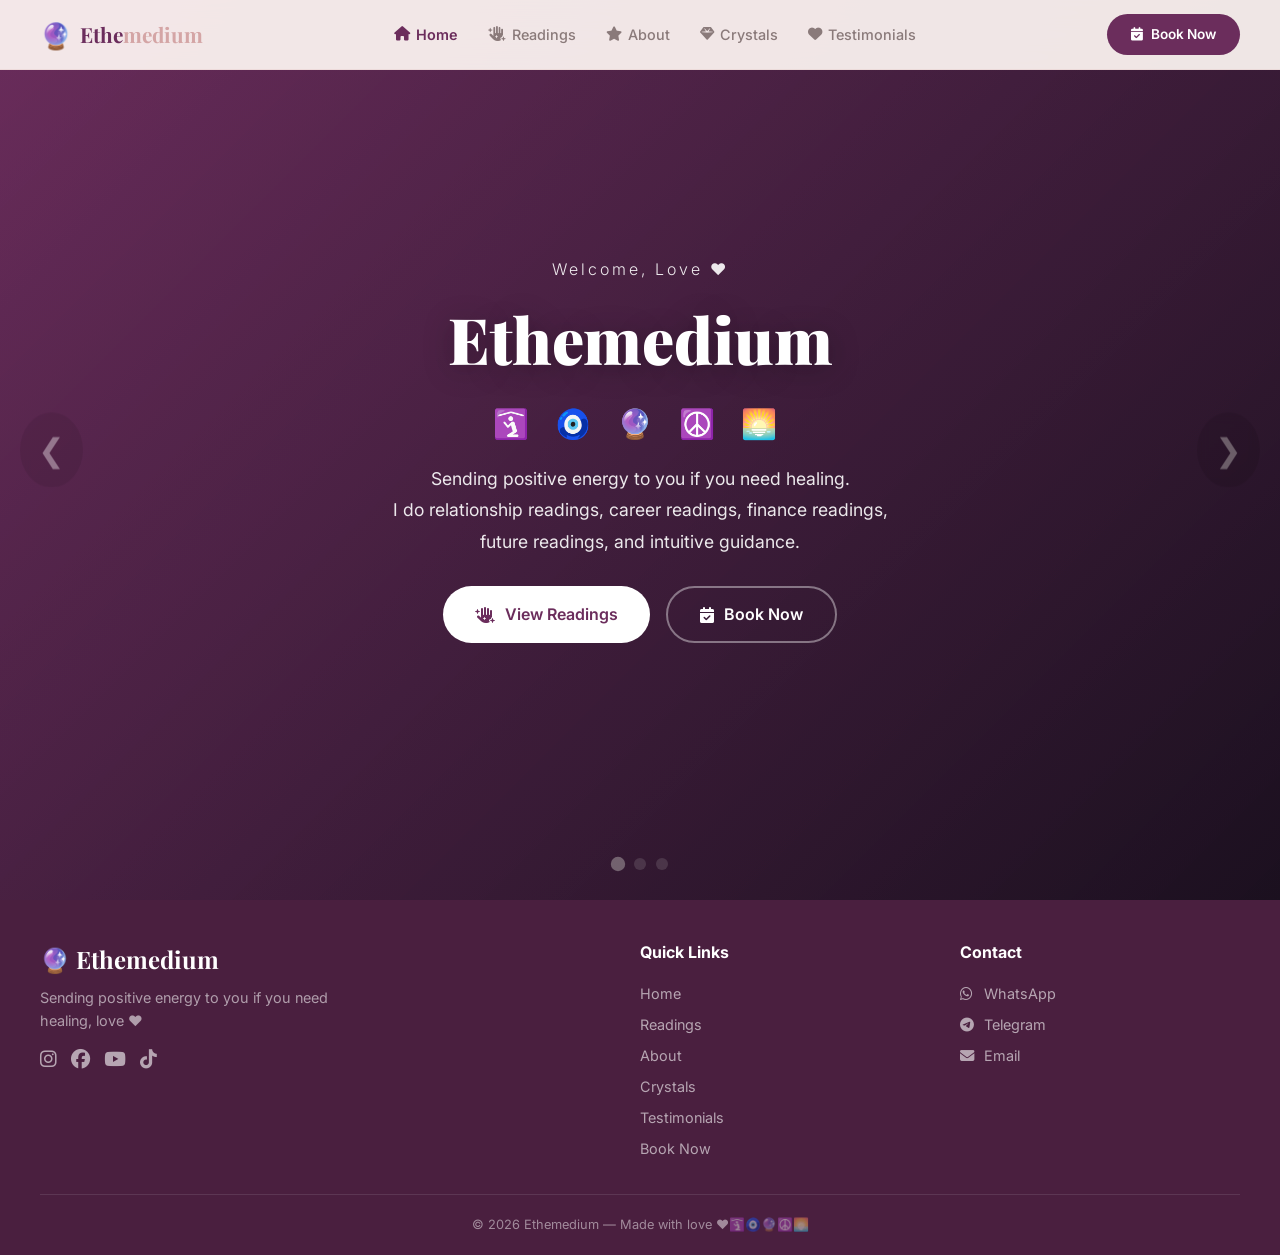
==== index.html @ ac78ca98 "Update index.html" ====
<!DOCTYPE html>
<html lang="en">
<head>
    <meta charset="UTF-8" />
    <meta name="viewport" content="width=device-width, initial-scale=1.0"/>
    <title>🔮 Ethemedium — Home</title>
    
    <!-- Font Awesome -->
    <link rel="stylesheet" href="https://cdnjs.cloudflare.com/ajax/libs/font-awesome/6.5.0/css/all.min.css"/>
    
    <!-- Google Fonts -->
    <link href="https://fonts.googleapis.com/css2?family=Playfair+Display:wght@400;600;700;900&family=Inter:wght@300;400;500;600;700&display=swap" rel="stylesheet"/>
    
    <link rel="stylesheet" href="style.css"/>
</head>
<body>

<!-- ===== NAVIGATION ===== -->
<nav class="navbar">
    <div class="nav-container">
        <a href="index.html" class="nav-logo">
            <span class="logo-icon">🔮</span>
            <span class="logo-text">Ethe<span>medium</span></span>
        </a>
        <ul class="nav-links">
            <li><a href="index.html" class="active"><i class="fas fa-home"></i> Home</a></li>
            <li><a href="readings.html"><i class="fas fa-hand-sparkles"></i> Readings</a></li>
            <li><a href="about.html"><i class="fas fa-star"></i> About</a></li>
            <li><a href="crystal.html"><i class="fas fa-gem"></i> Crystals</a></li>
            <li><a href="testimonial.html"><i class="fas fa-heart"></i> Testimonials</a></li>
        </ul>
        <div class="nav-cta">
            <a href="booking.html" class="btn-primary">
                <i class="fas fa-calendar-check"></i> Book Now
            </a>
        </div>
        <div class="hamburger" onclick="toggleMenu()">
            <span></span>
            <span></span>
            <span></span>
        </div>
    </div>
</nav>

<!-- ===== HERO WITH SLIDESHOW ===== -->
<section class="hero">
    <div class="hero-overlay"></div>
    
    <div class="slideshow-container">
        <!-- Slide 1 -->
        <div class="slide fade" style="background: linear-gradient(135deg, #6B2D5C, #2D1F3F);">
            <div class="slide-content">
                <span class="slide-tag">✨ Divine Guidance</span>
                <h2>Find Your Path</h2>
                <p>Let the universe speak through me</p>
            </div>
        </div>
        <!-- Slide 2 -->
        <div class="slide fade" style="background: linear-gradient(135deg, #8B4D7A, #4A1F3F);">
            <div class="slide-content">
                <span class="slide-tag">❤️ Healing Energy</span>
                <h2>Release & Heal</h2>
                <p>Let go of what no longer serves you</p>
            </div>
        </div>
        <!-- Slide 3 -->
        <div class="slide fade" style="background: linear-gradient(135deg, #C9A84C, #6B2D5C);">
            <div class="slide-content">
                <span class="slide-tag">🔮 Spiritual Connection</span>
                <h2>Connect With Spirit</h2>
                <p>Receive messages from your guides</p>
            </div>
        </div>
        
        <!-- Slide Navigation Dots -->
        <div class="slide-dots">
            <span class="dot" onclick="currentSlide(1)"></span>
            <span class="dot" onclick="currentSlide(2)"></span>
            <span class="dot" onclick="currentSlide(3)"></span>
        </div>
        
        <!-- Slide Arrows -->
        <a class="slide-arrow prev" onclick="changeSlide(-1)">❮</a>
        <a class="slide-arrow next" onclick="changeSlide(1)">❯</a>
    </div>
    
    <!-- Hero Text -->
    <div class="hero-text">
        <h1>
            <span class="hero-sub">Welcome, Love ❤️</span>
            <span class="hero-main">Ethemedium</span>
            <span class="hero-line">🛐 🧿 🔮 ☮️ 🌅</span>
        </h1>
        <p class="hero-desc">
            Sending positive energy to you if you need healing.<br>
            I do relationship readings, career readings, finance readings,<br>
            future readings, and intuitive guidance.
        </p>
        <div class="hero-buttons">
            <a href="readings.html" class="btn-hero-primary">
                <i class="fas fa-hand-sparkles"></i> View Readings
            </a>
            <a href="booking.html" class="btn-hero-secondary">
                <i class="fas fa-calendar-check"></i> Book Now
            </a>
        </div>
    </div>
</section>

<!-- ===== FOOTER ===== -->
<footer class="footer">
    <div class="footer-container">
        <div class="footer-brand">
            <span class="footer-logo">🔮 Ethemedium</span>
            <p>Sending positive energy to you if you need healing, love ❤️</p>
            <div class="footer-socials">
                <a href="#"><i class="fab fa-instagram"></i></a>
                <a href="#"><i class="fab fa-facebook"></i></a>
                <a href="#"><i class="fab fa-youtube"></i></a>
                <a href="#"><i class="fab fa-tiktok"></i></a>
            </div>
        </div>
        <div class="footer-links">
            <h4>Quick Links</h4>
            <a href="index.html">Home</a>
            <a href="readings.html">Readings</a>
            <a href="about.html">About</a>
            <a href="crystal.html">Crystals</a>
            <a href="testimonial.html">Testimonials</a>
            <a href="booking.html">Book Now</a>
        </div>
        <div class="footer-contact">
            <h4>Contact</h4>
            <a href="https://wa.me/2348000000000"><i class="fab fa-whatsapp"></i> WhatsApp</a>
            <a href="https://t.me/YourUsername"><i class="fab fa-telegram"></i> Telegram</a>
            <a href="mailto:spiritualsoul@gmail.com"><i class="fas fa-envelope"></i> Email</a>
        </div>
    </div>
    <div class="footer-bottom">
        <p>© 2026 Ethemedium — Made with love ❤️🛐🧿🔮☮️🌅</p>
    </div>
</footer>

<!-- ===== SCRIPTS ===== -->
<script src="slideshow.js"></script>
<script>
    function toggleMenu() {
        document.querySelector('.nav-links').classList.toggle('show');
        document.querySelector('.hamburger').classList.toggle('active');
    }
</script>
</body>
</html>
---- style.css ----
/* ============================================
   ETHMEDIUM — COMPLETE STYLESHEET
   ============================================ */

/* ===== RESET & BASE ===== */
* {
    margin: 0;
    padding: 0;
    box-sizing: border-box;
}

:root {
    /* Primary Colors — Warm, Mystical, Inviting */
    --primary: #6B2D5C;
    --primary-light: #8B4D7A;
    --primary-dark: #4A1F3F;
    --secondary: #D4A5A5;
    --secondary-light: #F0E0E0;
    --secondary-bg: #FAF5F5;
    --gold: #C9A84C;
    --gold-light: #E8D5A0;
    --text-dark: #2D1F1F;
    --text-muted: #8A7A7A;
    --text-light: #F5EDED;
    --white: #FFFFFF;
    --shadow: 0 8px 32px rgba(107, 45, 92, 0.15);
    --shadow-hover: 0 12px 40px rgba(107, 45, 92, 0.25);
    --radius: 16px;
    --radius-lg: 24px;
    --transition: all 0.3s cubic-bezier(0.4, 0, 0.2, 1);
}

html {
    scroll-behavior: smooth;
}

body {
    font-family: 'Inter', -apple-system, BlinkMacSystemFont, sans-serif;
    background: linear-gradient(145deg, #FAF0F0 0%, #F5E6E6 50%, #F0E0E0 100%);
    color: var(--text-dark);
    min-height: 100vh;
    line-height: 1.6;
    overflow-x: hidden;
}

a {
    text-decoration: none;
    color: inherit;
}

img {
    max-width: 100%;
    height: auto;
}

/* ===== SCROLLBAR ===== */
::-webkit-scrollbar { width: 8px; }
::-webkit-scrollbar-track { background: var(--secondary-light); border-radius: 10px; }
::-webkit-scrollbar-thumb { background: var(--secondary); border-radius: 10px; }
::-webkit-scrollbar-thumb:hover { background: var(--primary-light); }

/* ============================================
   NAVIGATION
   ============================================ */
.navbar {
    position: fixed;
    top: 0;
    left: 0;
    width: 100%;
    background: rgba(255, 248, 245, 0.92);
    backdrop-filter: blur(20px);
    -webkit-backdrop-filter: blur(20px);
    border-bottom: 1px solid rgba(212, 165, 165, 0.2);
    z-index: 1000;
    padding: 0 20px;
    height: 70px;
    display: flex;
    align-items: center;
}

.nav-container {
    max-width: 1200px;
    width: 100%;
    margin: 0 auto;
    display: flex;
    justify-content: space-between;
    align-items: center;
}

.nav-logo {
    display: flex;
    align-items: center;
    gap: 8px;
    font-family: 'Playfair Display', serif;
    font-weight: 700;
    font-size: 1.3rem;
    color: var(--primary);
}

.nav-logo .logo-icon {
    font-size: 1.6rem;
}

.nav-logo .logo-text span {
    color: var(--secondary);
}

.nav-links {
    display: flex;
    list-style: none;
    gap: 30px;
    align-items: center;
}

.nav-links a {
    font-size: 0.9rem;
    font-weight: 500;
    color: var(--text-muted);
    transition: var(--transition);
    display: flex;
    align-items: center;
    gap: 6px;
}

.nav-links a:hover,
.nav-links a.active {
    color: var(--primary);
}

.nav-links a.active {
    font-weight: 600;
}

.nav-cta .btn-primary {
    background: var(--primary);
    color: white;
    padding: 10px 24px;
    border-radius: 50px;
    font-weight: 600;
    font-size: 0.85rem;
    transition: var(--transition);
    display: inline-flex;
    align-items: center;
    gap: 8px;
}

.nav-cta .btn-primary:hover {
    background: var(--primary-light);
    transform: translateY(-2px);
    box-shadow: var(--shadow);
}

.hamburger {
    display: none;
    flex-direction: column;
    gap: 5px;
    cursor: pointer;
    padding: 5px;
}

.hamburger span {
    width: 25px;
    height: 3px;
    background: var(--primary);
    border-radius: 3px;
    transition: var(--transition);
}

.hamburger.active span:nth-child(1) {
    transform: rotate(45deg) translate(6px, 6px);
}
.hamburger.active span:nth-child(2) {
    opacity: 0;
}
.hamburger.active span:nth-child(3) {
    transform: rotate(-45deg) translate(6px, -6px);
}

/* ============================================
   HERO SECTION WITH SLIDESHOW
   ============================================ */
.hero {
    position: relative;
    height: 100vh;
    min-height: 600px;
    display: flex;
    align-items: center;
    justify-content: center;
    margin-top: 0;
    overflow: hidden;
}

.hero-overlay {
    position: absolute;
    top: 0;
    left: 0;
    width: 100%;
    height: 100%;
    background: linear-gradient(135deg, rgba(107, 45, 92, 0.6) 0%, rgba(20, 10, 18, 0.7) 100%);
    z-index: 2;
}

.slideshow-container {
    position: absolute;
    top: 0;
    left: 0;
    width: 100%;
    height: 100%;
    z-index: 1;
}

.slide {
    position: absolute;
    top: 0;
    left: 0;
    width: 100%;
    height: 100%;
    background-size: cover;
    background-position: center;
    display: none;
    align-items: center;
    justify-content: center;
    transition: opacity 1s ease;
    opacity: 0;
}

.slide.active {
    display: flex;
    opacity: 1;
}

.slide-content {
    text-align: center;
    color: white;
    padding: 20px;
    display: none;
}

.slide-tag {
    background: rgba(255, 255, 255, 0.15);
    backdrop-filter: blur(10px);
    padding: 6px 18px;
    border-radius: 50px;
    font-size: 0.8rem;
    letter-spacing: 2px;
    text-transform: uppercase;
    display: inline-block;
    margin-bottom: 10px;
}

.slide-content h2 {
    font-family: 'Playfair Display', serif;
    font-size: 3rem;
    font-weight: 700;
    text-shadow: 0 2px 20px rgba(0,0,0,0.3);
}

.slide-content p {
    font-size: 1.2rem;
    opacity: 0.9;
    margin-top: 8px;
}

.slide-dots {
    position: absolute;
    bottom: 30px;
    left: 50%;
    transform: translateX(-50%);
    z-index: 10;
    display: flex;
    gap: 10px;
}

.dot {
    width: 12px;
    height: 12px;
    border-radius: 50%;
    background: rgba(255,255,255,0.4);
    cursor: pointer;
    transition: var(--transition);
}

.dot.active {
    background: white;
    transform: scale(1.2);
}

.dot:hover {
    background: rgba(255,255,255,0.8);
}

.slide-arrow {
    position: absolute;
    top: 50%;
    transform: translateY(-50%);
    z-index: 10;
    color: white;
    font-size: 2rem;
    padding: 12px 18px;
    background: rgba(0,0,0,0.2);
    border-radius: 50%;
    cursor: pointer;
    transition: var(--transition);
    text-decoration: none;
    backdrop-filter: blur(5px);
}

.slide-arrow:hover {
    background: rgba(0,0,0,0.4);
}

.slide-arrow.prev { left: 20px; }
.slide-arrow.next { right: 20px; }

.hero-text {
    position: relative;
    z-index: 3;
    text-align: center;
    color: white;
    padding: 20px;
    max-width: 800px;
}

.hero-text h1 {
    display: flex;
    flex-direction: column;
    gap: 6px;
}

.hero-sub {
    font-size: 1rem;
    font-weight: 300;
    letter-spacing: 3px;
    opacity: 0.9;
}

.hero-main {
    font-family: 'Playfair Display', serif;
    font-size: 4rem;
    font-weight: 900;
    text-shadow: 0 4px 30px rgba(0,0,0,0.3);
}

.hero-line {
    font-size: 1.8rem;
    letter-spacing: 10px;
    margin-top: 4px;
}

.hero-desc {
    font-size: 1.1rem;
    opacity: 0.9;
    margin: 16px 0 28px;
    line-height: 1.8;
}

.hero-buttons {
    display: flex;
    gap: 16px;
    justify-content: center;
    flex-wrap: wrap;
}

.btn-hero-primary {
    background: white;
    color: var(--primary);
    padding: 14px 32px;
    border-radius: 50px;
    font-weight: 600;
    font-size: 1rem;
    transition: var(--transition);
    display: inline-flex;
    align-items: center;
    gap: 10px;
}

.btn-hero-primary:hover {
    transform: translateY(-3px);
    box-shadow: 0 8px 30px rgba(0,0,0,0.2);
}

.btn-hero-secondary {
    background: transparent;
    color: white;
    padding: 14px 32px;
    border-radius: 50px;
    font-weight: 600;
    font-size: 1rem;
    border: 2px solid rgba(255,255,255,0.4);
    transition: var(--transition);
    display: inline-flex;
    align-items: center;
    gap: 10px;
}

.btn-hero-secondary:hover {
    background: rgba(255,255,255,0.1);
    border-color: white;
    transform: translateY(-3px);
}

/* ============================================
   SECTION HEADERS
   ============================================ */
.section-header {
    text-align: center;
    margin-bottom: 32px;
}

.section-badge {
    display: inline-block;
    background: rgba(212, 165, 165, 0.2);
    color: var(--primary-light);
    padding: 4px 16px;
    border-radius: 50px;
    font-size: 0.75rem;
    font-weight: 600;
    letter-spacing: 1px;
    text-transform: uppercase;
    margin-bottom: 8px;
}

.section-header h2 {
    font-family: 'Playfair Display', serif;
    font-size: 2.2rem;
    color: var(--primary-dark);
}

.section-header p {
    color: var(--text-muted);
    font-size: 1rem;
    margin-top: 4px;
}

/* ============================================
   READINGS PREVIEW (HOMEPAGE)
   ============================================ */
.readings-preview {
    padding: 60px 20px;
    max-width: 1200px;
    margin: 0 auto;
}

.readings-grid-preview {
    display: grid;
    grid-template-columns: repeat(auto-fill, minmax(180px, 1fr));
    gap: 16px;
}

.reading-preview-card {
    background: white;
    border-radius: var(--radius);
    padding: 20px 16px;
    text-align: center;
    border: 2px solid var(--secondary-light);
    transition: var(--transition);
    position: relative;
}

.reading-preview-card:hover {
    border-color: var(--secondary);
    transform: translateY(-4px);
    box-shadow: var(--shadow-hover);
}

.reading-preview-card .rp-icon {
    font-size: 2.2rem;
    display: block;
    margin-bottom: 6px;
}

.reading-preview-card h4 {
    font-size: 0.95rem;
    color: var(--text-dark);
}

.reading-preview-card p {
    font-size: 0.75rem;
    color: var(--text-muted);
    margin: 4px 0 8px;
    line-height: 1.3;
}

.reading-preview-card .rp-price {
    font-weight: 700;
    color: var(--primary);
    font-size: 0.9rem;
    display: block;
    margin-bottom: 10px;
}

.reading-preview-card .rp-btn {
    background: var(--primary);
    color: white;
    padding: 6px 20px;
    border-radius: 25px;
    font-size: 0.8rem;
    font-weight: 500;
    transition: var(--transition);
    display: inline-block;
}

.reading-preview-card .rp-btn:hover {
    background: var(--primary-light);
}

.reading-preview-card.featured {
    border-color: var(--gold);
    background: linear-gradient(135deg, #FFF9F0, #FFF5E6);
}

.reading-preview-card .featured-badge {
    position: absolute;
    top: -10px;
    right: -10px;
    background: var(--gold);
    color: white;
    padding: 4px 12px;
    border-radius: 20px;
    font-size: 0.7rem;
    font-weight: 600;
}

/* ============================================
   ABOUT SECTION
   ============================================ */
.about-section {
    padding: 60px 20px;
    max-width: 1200px;
    margin: 0 auto;
}

.about-container {
    display: grid;
    grid-template-columns: 1fr 1fr;
    gap: 40px;
    align-items: center;
    background: white;
    border-radius: var(--radius-lg);
    padding: 40px;
    box-shadow: var(--shadow);
}

.about-image-placeholder {
    background: linear-gradient(135deg, var(--primary), var(--primary-light));
    border-radius: var(--radius);
    height: 300px;
    display: flex;
    flex-direction: column;
    align-items: center;
    justify-content: center;
    color: white;
    font-size: 4rem;
}

.about-image-placeholder p {
    font-size: 1.2rem;
    font-weight: 500;
    margin-top: 8px;
}

.about-content h2 {
    font-family: 'Playfair Display', serif;
    font-size: 2rem;
    color: var(--primary-dark);
    margin-bottom: 12px;
}

.about-content p {
    color: var(--text-muted);
    line-height: 1.8;
}

.about-stats {
    display: flex;
    gap: 30px;
    margin: 20px 0 24px;
}

.stat {
    text-align: center;
}

.stat-number {
    display: block;
    font-family: 'Playfair Display', serif;
    font-size: 1.8rem;
    font-weight: 700;
    color: var(--primary);
}

.stat-label {
    font-size: 0.8rem;
    color: var(--text-muted);
}

.about-content .btn-primary {
    background: var(--primary);
    color: white;
    padding: 12px 28px;
    border-radius: 50px;
    font-weight: 600;
    display: inline-flex;
    align-items: center;
    gap: 10px;
    transition: var(--transition);
}

.about-content .btn-primary:hover {
    background: var(--primary-light);
    transform: translateY(-2px);
    box-shadow: var(--shadow);
}

/* ============================================
   CRYSTALS PREVIEW (HOMEPAGE)
   ============================================ */
.crystals-preview {
    padding: 60px 20px;
    max-width: 1200px;
    margin: 0 auto;
}

.crystals-grid-preview {
    display: grid;
    grid-template-columns: repeat(auto-fill, minmax(180px, 1fr));
    gap: 16px;
}

.crystal-preview-card {
    background: white;
    border-radius: var(--radius);
    padding: 20px 16px;
    text-align: center;
    border: 2px solid var(--secondary-light);
    transition: var(--transition);
    position: relative;
}

.crystal-preview-card:hover {
    border-color: var(--secondary);
    transform: translateY(-4px);
    box-shadow: var(--shadow-hover);
}

.crystal-preview-card .cp-icon {
    font-size: 2.5rem;
    display: block;
    margin-bottom: 6px;
}

.crystal-preview-card h4 {
    font-size: 0.9rem;
    color: var(--text-dark);
}

.crystal-preview-card p {
    font-size: 0.7rem;
    color: var(--text-muted);
    margin: 4px 0;
}

.crystal-preview-card .cp-price {
    font-weight: 700;
    color: var(--primary);
    font-size: 0.95rem;
    display: block;
    margin: 6px 0 10px;
}

.crystal-preview-card .cp-btn {
    background: var(--primary);
    color: white;
    padding: 6px 16px;
    border-radius: 25px;
    font-size: 0.75rem;
    font-weight: 500;
    transition: var(--transition);
    display: inline-block;
}

.crystal-preview-card .cp-btn:hover {
    background: var(--primary-light);
}

.crystal-preview-card .save-badge {
    position: absolute;
    top: -8px;
    right: -8px;
    background: #E8798A;
    color: white;
    padding: 3px 10px;
    border-radius: 20px;
    font-size: 0.6rem;
    font-weight: 600;
}

/* ============================================
   TESTIMONIALS
   ============================================ */
.testimonials {
    padding: 60px 20px;
    max-width: 1200px;
    margin: 0 auto;
}

.testimonials-grid {
    display: grid;
    grid-template-columns: repeat(auto-fill, minmax(280px, 1fr));
    gap: 24px;
}

.testimonial-card {
    background: white;
    border-radius: var(--radius);
    padding: 28px 24px;
    box-shadow: var(--shadow);
    transition: var(--transition);
}

.testimonial-card:hover {
    transform: translateY(-4px);
    box-shadow: var(--shadow-hover);
}

.testimonial-stars {
    font-size: 1.2rem;
    margin-bottom: 10px;
}

.testimonial-card p {
    font-style: italic;
    color: var(--text-dark);
    line-height: 1.7;
    font-size: 0.95rem;
}

.testimonial-author {
    margin-top: 14px;
    display: flex;
    flex-direction: column;
}

.ta-name {
    font-weight: 600;
    color: var(--primary);
}

.ta-location {
    font-size: 0.8rem;
    color: var(--text-muted);
}

/* ============================================
   CTA SECTION
   ============================================ */
.cta-section {
    padding: 60px 20px;
    background: linear-gradient(135deg, var(--primary-dark), var(--primary));
    margin: 0;
}

.cta-content {
    max-width: 800px;
    margin: 0 auto;
    text-align: center;
    color: white;
}

.cta-badge {
    display: inline-block;
    background: rgba(255,255,255,0.15);
    padding: 4px 16px;
    border-radius: 50px;
    font-size: 0.8rem;
    letter-spacing: 1px;
    margin-bottom: 10px;
}

.cta-content h2 {
    font-family: 'Playfair Display', serif;
    font-size: 2.5rem;
    margin-bottom: 8px;
}

.cta-content p {
    opacity: 0.9;
    margin-bottom: 24px;
    font-size: 1.05rem;
}

.cta-buttons {
    display: flex;
    gap: 16px;
    justify-content: center;
    flex-wrap: wrap;
}

.cta-content .btn-hero-primary {
    background: white;
    color: var(--primary);
    padding: 14px 32px;
    border-radius: 50px;
    font-weight: 600;
    font-size: 1rem;
    transition: var(--transition);
    display: inline-flex;
    align-items: center;
    gap: 10px;
}

.cta-content .btn-hero-primary:hover {
    transform: translateY(-3px);
    box-shadow: 0 8px 30px rgba(0,0,0,0.2);
}

.cta-content .btn-hero-secondary {
    background: transparent;
    color: white;
    padding: 14px 32px;
    border-radius: 50px;
    font-weight: 600;
    font-size: 1rem;
    border: 2px solid rgba(255,255,255,0.4);
    transition: var(--transition);
    display: inline-flex;
    align-items: center;
    gap: 10px;
}

.cta-content .btn-hero-secondary:hover {
    background: rgba(255,255,255,0.1);
    border-color: white;
    transform: translateY(-3px);
}

.cta-emoji {
    font-size: 2rem;
    letter-spacing: 12px;
    margin-top: 20px;
}

/* ============================================
   FOOTER
   ============================================ */
.footer {
    background: var(--primary-dark);
    color: rgba(255,255,255,0.8);
    padding: 40px 20px 20px;
}

.footer-container {
    max-width: 1200px;
    margin: 0 auto;
    display: grid;
    grid-template-columns: 2fr 1fr 1fr;
    gap: 40px;
    padding-bottom: 30px;
    border-bottom: 1px solid rgba(255,255,255,0.1);
}

.footer-logo {
    font-family: 'Playfair Display', serif;
    font-size: 1.5rem;
    font-weight: 700;
    color: white;
    display: block;
    margin-bottom: 8px;
}

.footer-brand p {
    font-size: 0.9rem;
    opacity: 0.7;
    max-width: 300px;
}

.footer-socials {
    display: flex;
    gap: 14px;
    margin-top: 12px;
}

.footer-socials a {
    color: rgba(255,255,255,0.6);
    font-size: 1.2rem;
    transition: var(--transition);
}

.footer-socials a:hover {
    color: white;
    transform: translateY(-2px);
}

.footer-links h4,
.footer-contact h4 {
    color: white;
    font-size: 1rem;
    margin-bottom: 12px;
}

.footer-links a,
.footer-contact a {
    display: block;
    color: rgba(255,255,255,0.6);
    font-size: 0.9rem;
    padding: 4px 0;
    transition: var(--transition);
}

.footer-links a:hover,
.footer-contact a:hover {
    color: white;
}

.footer-contact a i {
    width: 20px;
}

.footer-bottom {
    max-width: 1200px;
    margin: 0 auto;
    text-align: center;
    padding-top: 20px;
    font-size: 0.8rem;
    opacity: 0.6;
}

/* ============================================
   BOOKING PAGE
   ============================================ */
.booking-page {
    padding: 90px 20px 40px;
    min-height: 100vh;
}

.booking-container {
    max-width: 820px;
    margin: 0 auto;
    background: rgba(255, 248, 245, 0.92);
    backdrop-filter: blur(20px);
    border-radius: var(--radius-lg);
    padding: 32px 28px;
    box-shadow: 0 20px 60px rgba(107, 45, 92, 0.12);
    border: 1px solid rgba(212, 165, 165, 0.2);
}

.booking-header {
    text-align: center;
    padding-bottom: 24px;
    margin-bottom: 24px;
    border-bottom: 2px dashed var(--secondary-light);
}

.booking-badge {
    display: inline-block;
    background: var(--primary);
    color: white;
    padding: 4px 16px;
    border-radius: 50px;
    font-size: 0.75rem;
    font-weight: 600;
    letter-spacing: 1px;
    margin-bottom: 8px;
}

.booking-header h1 {
    font-family: 'Playfair Display', serif;
    font-size: 2rem;
    color: var(--primary-dark);
}

.booking-header p {
    color: var(--text-muted);
}

.booking-emoji {
    font-size: 1.6rem;
    letter-spacing: 8px;
    margin-top: 6px;
}

.booking-step {
    margin-bottom: 28px;
    padding-bottom: 24px;
    border-bottom: 1px solid rgba(212, 165, 165, 0.15);
}

.booking-step:last-of-type {
    border-bottom: none;
    margin-bottom: 0;
    padding-bottom: 0;
}

.step-label {
    display: flex;
    align-items: center;
    gap: 12px;
    margin-bottom: 14px;
    flex-wrap: wrap;
}

.step-num {
    font-family: 'Playfair Display', serif;
    font-size: 0.8rem;
    font-weight: 700;
    color: white;
    background: var(--primary);
    width: 30px;
    height: 30px;
    border-radius: 50%;
    display: inline-flex;
    align-items: center;
    justify-content: center;
    flex-shrink: 0;
}

.step-label h3 {
    font-family: 'Playfair Display', serif;
    font-size: 1.1rem;
    color: var(--primary-dark);
    font-weight: 600;
}

.step-required {
    font-size: 0.7rem;
    color: #E8798A;
    font-weight: 600;
    margin-left: auto;
}

.step-optional {
    font-size: 0.7rem;
    color: var(--text-muted);
    font-weight: 400;
    margin-left: auto;
}

/* ===== READING CARDS (Booking Page) ===== */
.readings-grid {
    display: grid;
    grid-template-columns: repeat(auto-fill, minmax(160px, 1fr));
    gap: 12px;
}

.reading-card {
    background: white;
    border-radius: var(--radius);
    padding: 16px 14px;
    border: 2px solid var(--secondary-light);
    transition: var(--transition);
    cursor: pointer;
    text-align: center;
    position: relative;
}

.reading-card:hover {
    border-color: var(--secondary);
    transform: translateY(-3px);
    box-shadow: 0 6px 20px rgba(212, 165, 165, 0.2);
}

.reading-card.selected {
    border-color: var(--primary);
    background: var(--secondary-bg);
    box-shadow: 0 0 0 3px rgba(107, 45, 92, 0.12);
}

.reading-card .icon {
    font-size: 1.8rem;
    display: block;
    margin-bottom: 4px;
}

.reading-card h4 {
    font-size: 0.85rem;
    color: var(--text-dark);
    font-weight: 600;
}

.reading-card .desc {
    font-size: 0.65rem;
    color: var(--text-muted);
    display: block;
    margin: 2px 0 4px;
    line-height: 1.3;
}

.reading-card .price {
    font-weight: 700;
    color: var(--primary);
    font-size: 0.9rem;
}

.reading-card .check-mark {
    position: absolute;
    top: 4px;
    right: 6px;
    color: var(--primary);
    font-size: 0.9rem;
    display: none;
}

.reading-card.selected .check-mark {
    display: block;
}

/* ===== DURATION SELECTOR ===== */
.duration-selector {
    display: grid;
    grid-template-columns: repeat(3, 1fr);
    gap: 10px;
}

.duration-btn {
    background: white;
    border: 2px solid var(--secondary-light);
    border-radius: var(--radius);
    padding: 14px 10px;
    text-align: center;
    cursor: pointer;
    transition: var(--transition);
}

.duration-btn:hover {
    border-color: var(--secondary);
    transform: translateY(-2px);
}

.duration-btn.active {
    border-color: var(--primary);
    background: var(--secondary-bg);
    box-shadow: 0 0 0 3px rgba(107, 45, 92, 0.1);
}

.duration-btn .time {
    font-weight: 700;
    font-size: 1.1rem;
    color: var(--text-dark);
}

.duration-btn .label {
    font-size: 0.7rem;
    color: var(--text-muted);
}

.duration-btn .price-display {
    font-size: 0.85rem;
    font-weight: 600;
    color: var(--primary);
    margin-top: 2px;
}

/* ===== QUESTIONS AREA ===== */
.questions-area {
    width: 100%;
    padding: 16px 18px;
    border: 2px solid var(--secondary-light);
    border-radius: var(--radius);
    font-family: 'Inter', sans-serif;
    font-size: 0.95rem;
    resize: vertical;
    transition: var(--transition);
    background: white;
    color: var(--text-dark);
    line-height: 1.6;
}

.questions-area:focus {
    outline: none;
    border-color: var(--primary);
    box-shadow: 0 0 0 3px rgba(107, 45, 92, 0.08);
}

.questions-area::placeholder {
    color: #b8a8a8;
    font-style: italic;
}

/* ===== CRYSTALS SHOP (Booking Page) ===== */
.crystals-grid {
    display: grid;
    grid-template-columns: repeat(auto-fill, minmax(140px, 1fr));
    gap: 12px;
}

.crystal-item {
    background: white;
    border-radius: var(--radius);
    padding: 16px 12px;
    border: 2px solid var(--secondary-light);
    text-align: center;
    transition: var(--transition);
    position: relative;
}

.crystal-item:hover {
    border-color: var(--secondary);
    transform: translateY(-3px);
    box-shadow: 0 6px 20px rgba(212, 165, 165, 0.15);
}

.crystal-item .crystal-icon {
    font-size: 2.2rem;
    display: block;
    margin-bottom: 4px;
}

.crystal-item .crystal-name {
    font-weight: 600;
    font-size: 0.85rem;
    color: var(--text-dark);
}

.crystal-item .crystal-desc {
    font-size: 0.65rem;
    color: var(--text-muted);
    display: block;
    margin: 2px 0 4px;
    line-height: 1.3;
}

.crystal-item .crystal-price {
    font-weight: 700;
    color: var(--primary);
    font-size: 0.9rem;
    display: block;
    margin: 4px 0 8px;
}

.add-to-cart-btn {
    background: var(--primary);
    color: white;
    border: none;
    padding: 7px 14px;
    border-radius: 25px;
    font-size: 0.75rem;
    font-weight: 500;
    cursor: pointer;
    transition: var(--transition);
    width: 100%;
    font-family: 'Inter', sans-serif;
}

.add-to-cart-btn:hover {
    background: var(--primary-light);
    transform: scale(1.02);
}

.add-to-cart-btn.in-cart {
    background: #2d7a5a;
}

.crystal-item .qty-badge {
    position: absolute;
    top: -6px;
    right: -6px;
    background: var(--secondary);
    color: white;
    border-radius: 50%;
    width: 24px;
    height: 24px;
    font-size: 0.7rem;
    font-weight: 700;
    display: flex;
    align-items: center;
    justify-content: center;
}

/* ===== CART SUMMARY ===== */
.cart-summary {
    background: white;
    border-radius: var(--radius);
    padding: 18px 20px;
    border: 2px solid var(--secondary-light);
}

.cart-header {
    display: flex;
    justify-content: space-between;
    align-items: center;
    margin-bottom: 10px;
}

.cart-header h4 {
    font-family: 'Playfair Display', serif;
    font-size: 1rem;
    color: var(--primary-dark);
}

.cart-count {
    background: var(--primary);
    color: white;
    border-radius: 50%;
    width: 28px;
    height: 28px;
    display: inline-flex;
    align-items: center;
    justify-content: center;
    font-size: 0.8rem;
    font-weight: 600;
}

.cart-count-badge {
    font-size: 0.75rem;
    color: var(--text-muted);
    font-weight: 400;
    margin-left: auto;
}

.cart-items {
    max-height: 160px;
    overflow-y: auto;
    margin: 8px 0;
}

.cart-items::-webkit-scrollbar {
    width: 4px;
}
.cart-items::-webkit-scrollbar-thumb {
    background: var(--secondary);
    border-radius: 10px;
}

.cart-item {
    display: flex;
    justify-content: space-between;
    align-items: center;
    padding: 6px 0;
    border-bottom: 1px solid rgba(212, 165, 165, 0.15);
    font-size: 0.85rem;
}

.cart-item:last-child {
    border-bottom: none;
}

.cart-item .item-name {
    display: flex;
    align-items: center;
    gap: 6px;
}

.cart-item .remove-item {
    color: #cc5555;
    cursor: pointer;
    font-size: 0.8rem;
    margin-left: 8px;
    opacity: 0.6;
    transition: var(--transition);
}

.cart-item .remove-item:hover {
    opacity: 1;
}

.empty-cart-msg {
    color: #b8a8a8;
    font-style: italic;
    text-align: center;
    padding: 10px 0;
    font-size: 0.9rem;
}

.cart-total {
    display: flex;
    justify-content: space-between;
    font-size: 1.1rem;
    font-weight: 700;
    color: var(--primary);
    padding-top: 10px;
    border-top: 2px dashed var(--secondary-light);
    margin-top: 6px;
}

/* ===== BOOKING ACTIONS ===== */
.booking-actions {
    display: flex;
    flex-direction: column;
    gap: 12px;
}

.booking-btn {
    padding: 16px 24px;
    border: none;
    border-radius: 50px;
    font-size: 1.05rem;
    font-weight: 600;
    cursor: pointer;
    transition: var(--transition);
    display: flex;
    align-items: center;
    justify-content: center;
    gap: 12px;
    font-family: 'Inter', sans-serif;
    text-decoration: none;
    letter-spacing: 0.3px;
}

.booking-btn.whatsapp {
    background: #25D366;
    color: white;
    box-shadow: 0 4px 20px rgba(37, 211, 102, 0.3);
}

.booking-btn.whatsapp:hover {
    transform: translateY(-2px);
    box-shadow: 0 6px 30px rgba(37, 211, 102, 0.4);
}

.booking-btn.telegram {
    background: #0088cc;
    color: white;
    box-shadow: 0 4px 20px rgba(0, 136, 204, 0.3);
}

.booking-btn.telegram:hover {
    transform: translateY(-2px);
    box-shadow: 0 6px 30px rgba(0, 136, 204, 0.4);
}

.booking-btn i {
    font-size: 1.5rem;
}

.booking-btn:disabled {
    opacity: 0.5;
    cursor: not-allowed;
    transform: none !important;
}

.booking-note {
    text-align: center;
    font-size: 0.8rem;
    color: var(--text-muted);
    padding: 4px 0;
}

.booking-note i {
    margin-right: 6px;
}

.booking-footer {
    text-align: center;
    padding-top: 24px;
    margin-top: 24px;
    border-top: 2px dashed var(--secondary-light);
}

.booking-footer .booking-quote {
    font-style: italic;
    color: var(--text-muted);
    font-size: 0.9rem;
    margin-top: 4px;
}

/* ============================================
   TOAST NOTIFICATION
   ============================================ */
.toast {
    position: fixed;
    bottom: 30px;
    left: 50%;
    transform: translateX(-50%) translateY(100px);
    background: var(--primary-dark);
    color: white;
    padding: 14px 30px;
    border-radius: 50px;
    font-size: 0.95rem;
    box-shadow: 0 8px 30px rgba(0, 0, 0, 0.2);
    opacity: 0;
    transition: all 0.5s cubic-bezier(0.4, 0, 0.2, 1);
    pointer-events: none;
    z-index: 999;
    text-align: center;
    max-width: 90%;
    font-family: 'Inter', sans-serif;
}

.toast.show {
    opacity: 1;
    transform: translateX(-50%) translateY(0);
}

/* ============================================
   SCROLL TO TOP
   ============================================ */
.scroll-top {
    position: fixed;
    bottom: 100px;
    right: 20px;
    background: var(--primary);
    color: white;
    width: 44px;
    height: 44px;
    border-radius: 50%;
    border: none;
    font-size: 1.2rem;
    cursor: pointer;
    box-shadow: 0 4px 20px rgba(107, 45, 92, 0.3);
    transition: var(--transition);
    display: none;
    z-index: 100;
}

.scroll-top:hover {
    transform: scale(1.1);
    background: var(--primary-light);
}

.scroll-top.visible {
    display: block;
}

/* ============================================
   RESPONSIVE
   ============================================ */
@media (max-width: 992px) {
    .about-container {
        grid-template-columns: 1fr;
        padding: 30px;
    }
    
    .footer-container {
        grid-template-columns: 1fr 1fr;
        gap: 30px;
    }
}

@media (max-width: 768px) {
    .nav-links {
        position: fixed;
        top: 70px;
        left: 0;
        width: 100%;
        background: rgba(255, 248, 245, 0.98);
        flex-direction: column;
        padding: 20px;
        gap: 16px;
        border-bottom: 1px solid rgba(212, 165, 165, 0.2);
        display: none;
        backdrop-filter: blur(20px);
    }
    
    .nav-links.show {
        display: flex;
    }
    
    .hamburger {
        display: flex;
    }
    
    .nav-cta .btn-primary {
        display: none;
    }
    
    .hero-main {
        font-size: 2.8rem;
    }
    
    .hero-desc {
        font-size: 0.95rem;
    }
    
    .hero-buttons {
        flex-direction: column;
        align-items: center;
    }
    
    .section-header h2 {
        font-size: 1.6rem;
    }
    
    .about-stats {
        flex-direction: column;
        gap: 12px;
    }
    
    .booking-container {
        padding: 20px 16px;
    }
    
    .booking-header h1 {
        font-size: 1.5rem;
    }
    
    .readings-grid {
        grid-template-columns: 1fr 1fr;
    }
    
    .crystals-grid {
        grid-template-columns: 1fr 1fr;
    }
    
    .duration-selector {
        grid-template-columns: 1fr 1fr 1fr;
    }
    
    .footer-container {
        grid-template-columns: 1fr;
        gap: 20px;
    }
    
    .slide-content h2 {
        font-size: 2rem;
    }
    
    .slide-arrow {
        font-size: 1.2rem;
        padding: 8px 12px;
    }
}

@media (max-width: 480px) {
    .hero-main {
        font-size: 2rem;
    }
    
    .hero-sub {
        font-size: 0.8rem;
    }
    
    .hero-line {
        font-size: 1.2rem;
    }
    
    .readings-grid-preview {
        grid-template-columns: 1fr 1fr;
    }
    
    .crystals-grid-preview {
        grid-template-columns: 1fr 1fr;
    }
    
    .readings-grid {
        grid-template-columns: 1fr 1fr;
        gap: 8px;
    }
    
    .crystals-grid {
        grid-template-columns: 1fr 1fr;
        gap: 8px;
    }
    
    .reading-card {
        padding: 12px 10px;
    }
    
    .reading-card .icon {
        font-size: 1.5rem;
    }
    
    .crystal-item {
        padding: 12px 8px;
    }
    
    .crystal-item .crystal-icon {
        font-size: 1.8rem;
    }
    
    .duration-btn {
        padding: 10px 6px;
    }
    
    .booking-btn {
        font-size: 0.9rem;
        padding: 14px 16px;
    }
    
    .testimonials-grid {
        grid-template-columns: 1fr;
    }
}
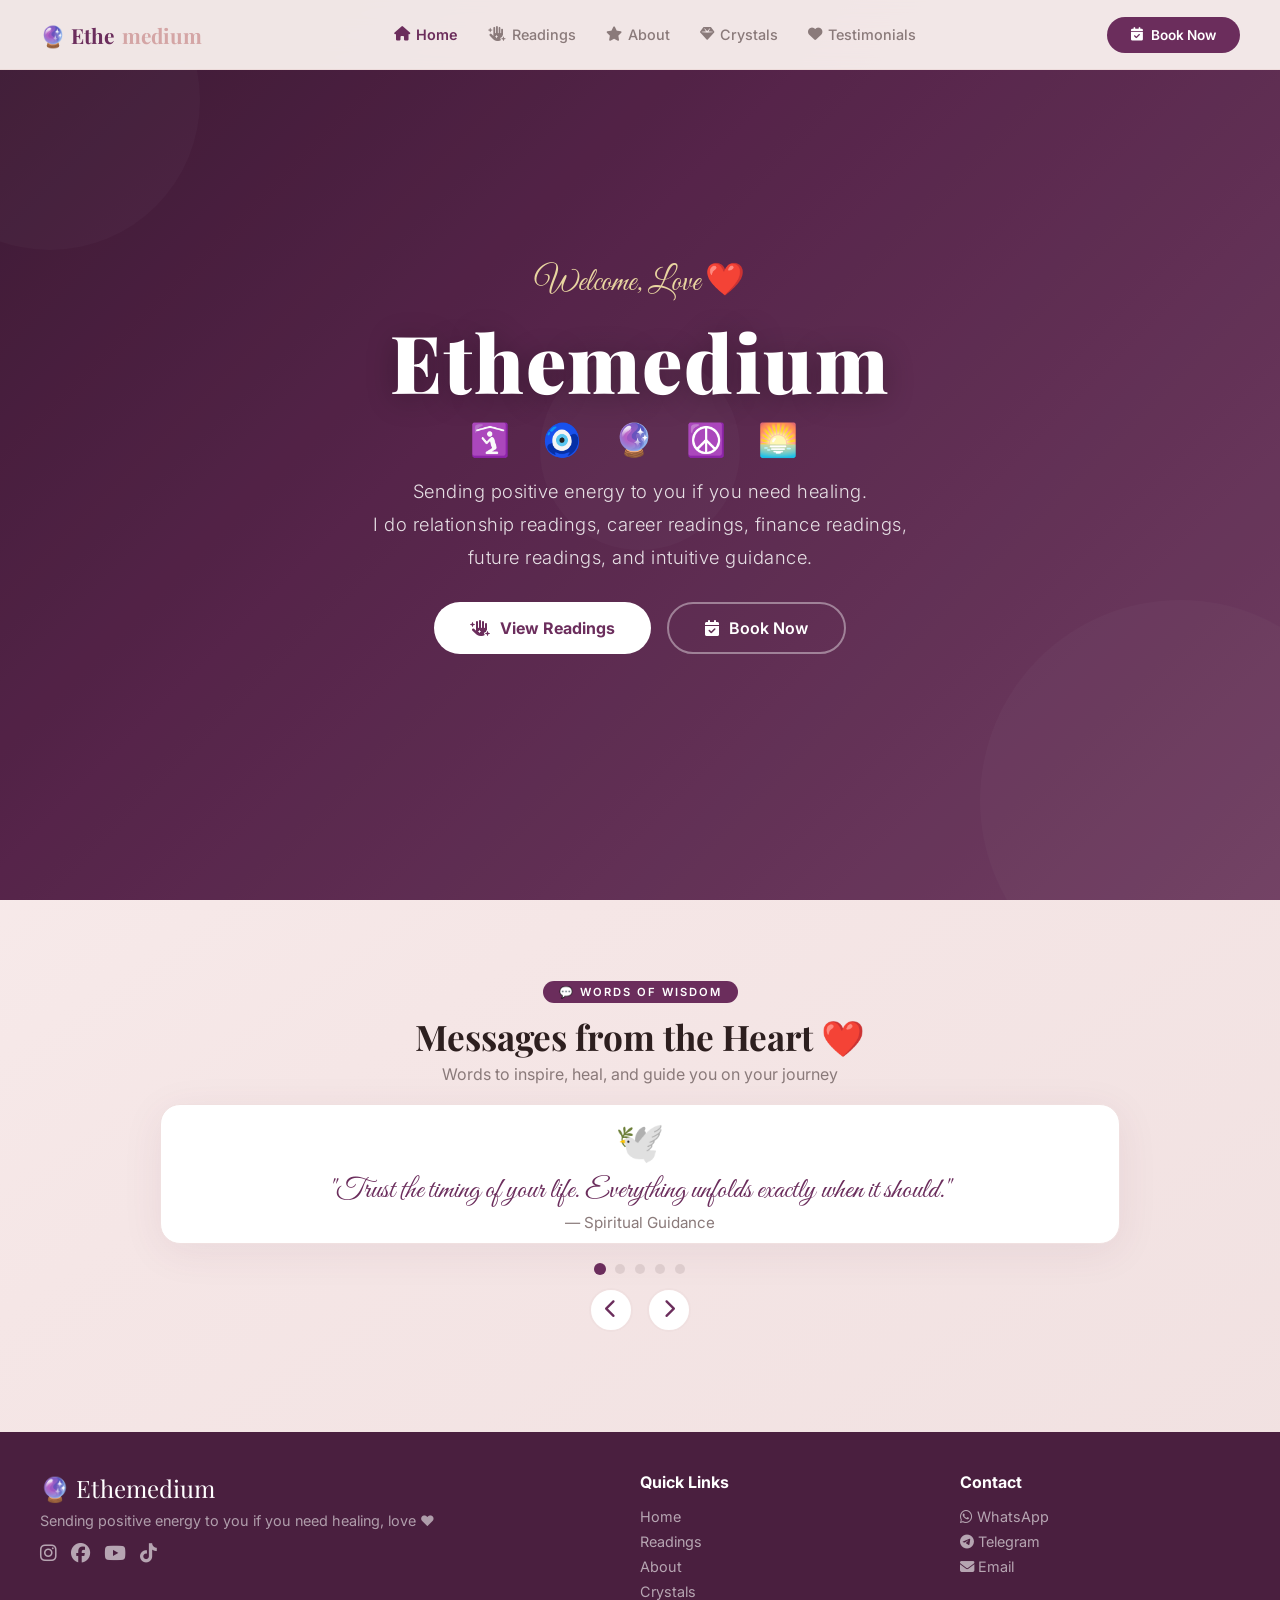
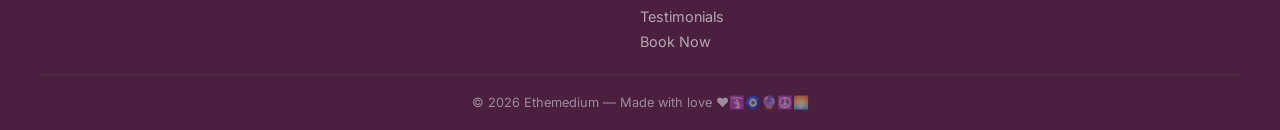
==== commit b1a69aa0: "Update index.html" ====
--- a/index.html
+++ b/index.html
@@ -3,26 +3,129 @@
 <head>
     <meta charset="UTF-8" />
     <meta name="viewport" content="width=device-width, initial-scale=1.0"/>
-    <title>🔮 Ethemedium — Home</title>
+    <title>🔮 Ethemedium — Spiritual Soul Readings</title>
     
-    <!-- Font Awesome -->
     <link rel="stylesheet" href="https://cdnjs.cloudflare.com/ajax/libs/font-awesome/6.5.0/css/all.min.css"/>
+    <link href="https://fonts.googleapis.com/css2?family=Playfair+Display:wght@400;600;700;900&family=Inter:wght@300;400;500;600;700&family=Great+Vibes&display=swap" rel="stylesheet"/>
     
-    <!-- Google Fonts -->
-    <link href="https://fonts.googleapis.com/css2?family=Playfair+Display:wght@400;600;700;900&family=Inter:wght@300;400;500;600;700&display=swap" rel="stylesheet"/>
-    
-    <link rel="stylesheet" href="style.css"/>
+    <style>
+        * { margin: 0; padding: 0; box-sizing: border-box; }
+        body { background: linear-gradient(145deg, #FAF0F0 0%, #F5E6E6 50%, #F0E0E0 100%); font-family: 'Inter', sans-serif; min-height: 100vh; overflow-x: hidden; }
+        
+        /* ===== NAVIGATION ===== */
+        .navbar { position: fixed; top: 0; left: 0; width: 100%; background: rgba(255, 248, 245, 0.92); backdrop-filter: blur(20px); border-bottom: 1px solid rgba(212, 165, 165, 0.2); z-index: 1000; padding: 0 20px; height: 70px; display: flex; align-items: center; }
+        .nav-container { max-width: 1200px; width: 100%; margin: 0 auto; display: flex; justify-content: space-between; align-items: center; }
+        .nav-logo { display: flex; align-items: center; gap: 8px; font-family: 'Playfair Display', serif; font-weight: 700; font-size: 1.3rem; color: #6B2D5C; text-decoration: none; }
+        .nav-logo span { color: #D4A5A5; }
+        .nav-links { display: flex; list-style: none; gap: 30px; align-items: center; }
+        .nav-links a { font-size: 0.9rem; font-weight: 500; color: #8A7A7A; transition: all 0.3s; display: flex; align-items: center; gap: 6px; text-decoration: none; }
+        .nav-links a:hover, .nav-links a.active { color: #6B2D5C; font-weight: 600; }
+        .btn-primary { background: #6B2D5C; color: white; padding: 10px 24px; border-radius: 50px; font-weight: 600; font-size: 0.85rem; transition: all 0.3s; display: inline-flex; align-items: center; gap: 8px; text-decoration: none; border: none; cursor: pointer; }
+        .btn-primary:hover { background: #8B4D7A; transform: translateY(-2px); box-shadow: 0 8px 32px rgba(107, 45, 92, 0.15); }
+        .hamburger { display: none; flex-direction: column; gap: 5px; cursor: pointer; padding: 5px; }
+        .hamburger span { width: 25px; height: 3px; background: #6B2D5C; border-radius: 3px; transition: all 0.3s; }
+
+        /* ===== HERO SECTION ===== */
+        .hero { height: 100vh; min-height: 600px; display: flex; align-items: center; justify-content: center; position: relative; overflow: hidden; background: linear-gradient(135deg, #4A1F3F 0%, #6B2D5C 40%, #8B4D7A 100%); }
+        .hero-overlay { position: absolute; top: 0; left: 0; width: 100%; height: 100%; background: rgba(0,0,0,0.2); z-index: 1; }
+        
+        .hero-bg-shapes { position: absolute; top: 0; left: 0; width: 100%; height: 100%; z-index: 0; overflow: hidden; }
+        .hero-bg-shapes span { position: absolute; border-radius: 50%; background: rgba(255,255,255,0.03); animation: float 20s infinite ease-in-out; }
+        .hero-bg-shapes span:nth-child(1) { width: 300px; height: 300px; top: -50px; left: -100px; animation-delay: 0s; }
+        .hero-bg-shapes span:nth-child(2) { width: 400px; height: 400px; bottom: -100px; right: -100px; animation-delay: 5s; }
+        .hero-bg-shapes span:nth-child(3) { width: 200px; height: 200px; top: 50%; left: 50%; transform: translate(-50%, -50%); animation-delay: 10s; }
+        @keyframes float { 0%, 100% { transform: translate(0, 0) scale(1); } 25% { transform: translate(30px, -30px) scale(1.1); } 50% { transform: translate(-20px, 20px) scale(0.9); } 75% { transform: translate(40px, 10px) scale(1.05); } }
+
+        /* ===== HERO SLIDESHOW WITH SLIDE EFFECT ===== */
+        .hero-text-container { position: relative; z-index: 2; text-align: center; max-width: 900px; padding: 20px; width: 100%; overflow: hidden; }
+        .hero-slides-wrapper { position: relative; width: 100%; min-height: 400px; }
+        
+        .hero-slide { position: absolute; top: 0; left: 0; width: 100%; opacity: 0; transform: translateX(100%); transition: all 0.8s cubic-bezier(0.4, 0, 0.2, 1); pointer-events: none; padding: 10px; }
+        .hero-slide.active { opacity: 1; transform: translateX(0); pointer-events: all; }
+        .hero-slide.exit-left { opacity: 0; transform: translateX(-100%); }
+        .hero-slide.enter-right { opacity: 0; transform: translateX(100%); }
+
+        .hero-slide .hero-sub { font-family: 'Great Vibes', cursive; font-size: 2rem; color: #E8D5A0; display: block; margin-bottom: 4px; }
+        .hero-slide .hero-main { font-family: 'Playfair Display', serif; font-size: 5rem; font-weight: 900; color: white; text-shadow: 0 4px 30px rgba(0,0,0,0.3); letter-spacing: 2px; }
+        .hero-slide .hero-line { font-size: 2rem; letter-spacing: 12px; margin-top: 6px; display: block; }
+        .hero-slide .hero-desc { font-size: 1.15rem; color: rgba(255,255,255,0.85); margin: 16px 0 28px; line-height: 1.8; font-weight: 300; letter-spacing: 0.5px; max-width: 700px; margin-left: auto; margin-right: auto; }
+
+        .hero-dots { position: absolute; bottom: -50px; left: 50%; transform: translateX(-50%); z-index: 5; display: flex; gap: 12px; }
+        .hero-dot { width: 12px; height: 12px; border-radius: 50%; background: rgba(255,255,255,0.3); cursor: pointer; transition: all 0.3s ease; border: none; }
+        .hero-dot.active { background: white; transform: scale(1.3); }
+        .hero-dot:hover { background: rgba(255,255,255,0.7); }
+
+        .hero-buttons { display: flex; gap: 16px; justify-content: center; flex-wrap: wrap; margin-top: 10px; }
+        .btn-hero-primary { background: white; color: #6B2D5C; padding: 14px 36px; border-radius: 50px; font-weight: 700; font-size: 1rem; transition: all 0.3s; display: inline-flex; align-items: center; gap: 10px; text-decoration: none; border: none; cursor: pointer; }
+        .btn-hero-primary:hover { transform: translateY(-3px); box-shadow: 0 8px 30px rgba(255,255,255,0.2); }
+        .btn-hero-secondary { background: transparent; color: white; padding: 14px 36px; border-radius: 50px; font-weight: 600; font-size: 1rem; border: 2px solid rgba(255,255,255,0.4); transition: all 0.3s; display: inline-flex; align-items: center; gap: 10px; text-decoration: none; cursor: pointer; }
+        .btn-hero-secondary:hover { background: rgba(255,255,255,0.1); border-color: white; transform: translateY(-3px); }
+
+        /* ===== BOTTOM SLIDESHOW ===== */
+        .bottom-slideshow { padding: 80px 20px 60px; max-width: 1000px; margin: 0 auto; text-align: center; }
+        .bottom-slideshow .section-label { display: inline-block; background: #6B2D5C; color: white; padding: 4px 16px; border-radius: 50px; font-size: 0.7rem; font-weight: 600; letter-spacing: 2px; text-transform: uppercase; margin-bottom: 10px; }
+        .bottom-slideshow h2 { font-family: 'Playfair Display', serif; font-size: 2.2rem; color: #2D1F1F; margin-bottom: 4px; }
+        .bottom-slideshow .sub { color: #8A7A7A; font-size: 1rem; margin-bottom: 20px; }
+
+        .bottom-slide-container { position: relative; background: white; border-radius: 20px; padding: 30px; box-shadow: 0 8px 40px rgba(107, 45, 92, 0.08); border: 1px solid #F0E0E0; min-height: 140px; overflow: hidden; }
+        .bottom-slide { position: absolute; top: 0; left: 0; width: 100%; height: 100%; display: flex; flex-direction: column; align-items: center; justify-content: center; padding: 30px; opacity: 0; transform: translateX(100%); transition: all 0.7s cubic-bezier(0.4, 0, 0.2, 1); pointer-events: none; }
+        .bottom-slide.active { opacity: 1; transform: translateX(0); pointer-events: all; }
+        .bottom-slide.exit-left { opacity: 0; transform: translateX(-100%); }
+
+        .bottom-slide .bs-icon { font-size: 2.5rem; display: block; margin-bottom: 6px; }
+        .bottom-slide .bs-text { font-family: 'Great Vibes', cursive; font-size: 1.8rem; color: #6B2D5C; }
+        .bottom-slide .bs-sub { font-family: 'Inter', sans-serif; font-size: 0.95rem; color: #8A7A7A; margin-top: 4px; }
+
+        .bottom-dots { display: flex; justify-content: center; gap: 10px; margin-top: 20px; }
+        .bottom-dot { width: 10px; height: 10px; border-radius: 50%; background: #E0D0D0; cursor: pointer; transition: all 0.3s ease; border: none; }
+        .bottom-dot.active { background: #6B2D5C; transform: scale(1.2); }
+        .bottom-dot:hover { background: #6B2D5C; }
+
+        .bottom-arrows { display: flex; justify-content: center; gap: 14px; margin-top: 14px; }
+        .bottom-arrow { background: white; border: 2px solid #F0E0E0; border-radius: 50%; width: 44px; height: 44px; cursor: pointer; font-size: 1.2rem; color: #6B2D5C; transition: all 0.3s; display: flex; align-items: center; justify-content: center; }
+        .bottom-arrow:hover { background: #6B2D5C; color: white; border-color: #6B2D5C; }
+
+        /* ===== FOOTER ===== */
+        .footer { background: #4A1F3F; color: rgba(255,255,255,0.8); padding: 40px 20px 20px; margin-top: 40px; }
+        .footer-container { max-width: 1200px; margin: 0 auto; display: grid; grid-template-columns: 2fr 1fr 1fr; gap: 40px; }
+        .footer-logo { font-family: 'Playfair Display', serif; font-size: 1.5rem; color: white; display: block; margin-bottom: 8px; }
+        .footer-brand p { font-size: 0.9rem; opacity: 0.7; }
+        .footer-links h4, .footer-contact h4 { color: white; font-size: 1rem; margin-bottom: 12px; }
+        .footer-links a, .footer-contact a { display: block; color: rgba(255,255,255,0.6); font-size: 0.9rem; padding: 4px 0; text-decoration: none; transition: all 0.3s; }
+        .footer-links a:hover, .footer-contact a:hover { color: white; }
+        .footer-socials { display: flex; gap: 14px; margin-top: 12px; }
+        .footer-socials a { color: rgba(255,255,255,0.6); font-size: 1.2rem; transition: all 0.3s; }
+        .footer-socials a:hover { color: white; }
+        .footer-bottom { max-width: 1200px; margin: 0 auto; text-align: center; padding-top: 20px; border-top: 1px solid rgba(255,255,255,0.1); font-size: 0.8rem; opacity: 0.6; margin-top: 20px; }
+
+        @media (max-width: 768px) {
+            .nav-links { display: none; position: fixed; top: 70px; left: 0; width: 100%; background: rgba(255, 248, 245, 0.98); flex-direction: column; padding: 20px; gap: 16px; border-bottom: 1px solid rgba(212, 165, 165, 0.2); }
+            .nav-links.show { display: flex; }
+            .hamburger { display: flex; }
+            .hero-slide .hero-main { font-size: 3rem; }
+            .hero-slide .hero-sub { font-size: 1.5rem; }
+            .hero-slide .hero-desc { font-size: 1rem; }
+            .footer-container { grid-template-columns: 1fr; gap: 20px; }
+            .bottom-slide .bs-text { font-size: 1.3rem; }
+            .bottom-slide-container { min-height: 120px; }
+        }
+        @media (max-width: 480px) {
+            .hero-slide .hero-main { font-size: 2.2rem; }
+            .hero-slide .hero-sub { font-size: 1.2rem; }
+            .hero-buttons { flex-direction: column; align-items: center; }
+            .btn-hero-primary, .btn-hero-secondary { width: 100%; justify-content: center; }
+            .bottom-slide .bs-text { font-size: 1.1rem; }
+            .bottom-slide-container { min-height: 140px; padding: 20px; }
+        }
+    </style>
 </head>
 <body>
 
 <!-- ===== NAVIGATION ===== -->
 <nav class="navbar">
     <div class="nav-container">
-        <a href="index.html" class="nav-logo">
-            <span class="logo-icon">🔮</span>
-            <span class="logo-text">Ethe<span>medium</span></span>
-        </a>
-        <ul class="nav-links">
+        <a href="index.html" class="nav-logo">🔮 Ethe<span>medium</span></a>
+        <ul class="nav-links" id="navLinks">
             <li><a href="index.html" class="active"><i class="fas fa-home"></i> Home</a></li>
             <li><a href="readings.html"><i class="fas fa-hand-sparkles"></i> Readings</a></li>
             <li><a href="about.html"><i class="fas fa-star"></i> About</a></li>
@@ -30,80 +133,135 @@
             <li><a href="testimonial.html"><i class="fas fa-heart"></i> Testimonials</a></li>
         </ul>
         <div class="nav-cta">
-            <a href="booking.html" class="btn-primary">
-                <i class="fas fa-calendar-check"></i> Book Now
-            </a>
+            <a href="booking.html" class="btn-primary"><i class="fas fa-calendar-check"></i> Book Now</a>
         </div>
         <div class="hamburger" onclick="toggleMenu()">
-            <span></span>
-            <span></span>
-            <span></span>
+            <span></span><span></span><span></span>
         </div>
     </div>
 </nav>
 
-<!-- ===== HERO WITH SLIDESHOW ===== -->
+<!-- ===== HERO SECTION ===== -->
 <section class="hero">
     <div class="hero-overlay"></div>
+    <div class="hero-bg-shapes">
+        <span></span><span></span><span></span>
+    </div>
     
-    <div class="slideshow-container">
-        <!-- Slide 1 -->
-        <div class="slide fade" style="background: linear-gradient(135deg, #6B2D5C, #2D1F3F);">
-            <div class="slide-content">
-                <span class="slide-tag">✨ Divine Guidance</span>
-                <h2>Find Your Path</h2>
-                <p>Let the universe speak through me</p>
+    <div class="hero-text-container">
+        <div class="hero-slides-wrapper">
+            <!-- Slide 1 -->
+            <div class="hero-slide active" data-index="0">
+                <span class="hero-sub">Welcome, Love ❤️</span>
+                <span class="hero-main">Ethemedium</span>
+                <span class="hero-line">🛐 🧿 🔮 ☮️ 🌅</span>
+                <p class="hero-desc">
+                    Sending positive energy to you if you need healing.<br>
+                    I do relationship readings, career readings, finance readings,<br>
+                    future readings, and intuitive guidance.
+                </p>
+                <div class="hero-buttons">
+                    <a href="readings.html" class="btn-hero-primary"><i class="fas fa-hand-sparkles"></i> View Readings</a>
+                    <a href="booking.html" class="btn-hero-secondary"><i class="fas fa-calendar-check"></i> Book Now</a>
+                </div>
             </div>
-        </div>
-        <!-- Slide 2 -->
-        <div class="slide fade" style="background: linear-gradient(135deg, #8B4D7A, #4A1F3F);">
-            <div class="slide-content">
-                <span class="slide-tag">❤️ Healing Energy</span>
-                <h2>Release & Heal</h2>
-                <p>Let go of what no longer serves you</p>
+            
+            <!-- Slide 2 -->
+            <div class="hero-slide" data-index="1">
+                <span class="hero-sub">✨ Find Your Path</span>
+                <span class="hero-main">Divine Guidance</span>
+                <span class="hero-line">🌟 🌙 ☀️ 🌿</span>
+                <p class="hero-desc">
+                    Let the universe speak through me.<br>
+                    Discover clarity, purpose, and healing on your journey.
+                </p>
+                <div class="hero-buttons">
+                    <a href="readings.html" class="btn-hero-primary"><i class="fas fa-hand-sparkles"></i> Explore Readings</a>
+                    <a href="booking.html" class="btn-hero-secondary"><i class="fas fa-calendar-check"></i> Book Now</a>
+                </div>
             </div>
-        </div>
-        <!-- Slide 3 -->
-        <div class="slide fade" style="background: linear-gradient(135deg, #C9A84C, #6B2D5C);">
-            <div class="slide-content">
-                <span class="slide-tag">🔮 Spiritual Connection</span>
-                <h2>Connect With Spirit</h2>
-                <p>Receive messages from your guides</p>
+            
+            <!-- Slide 3 -->
+            <div class="hero-slide" data-index="2">
+                <span class="hero-sub">💫 Trust the Process</span>
+                <span class="hero-main">Spiritual Awakening</span>
+                <span class="hero-line">🌈 ✨ 🌊 🔥</span>
+                <p class="hero-desc">
+                    Every reading is unique, personal, and guided by Spirit.<br>
+                    Let me help you connect with your higher self.
+                </p>
+                <div class="hero-buttons">
+                    <a href="about.html" class="btn-hero-primary"><i class="fas fa-star"></i> About Me</a>
+                    <a href="booking.html" class="btn-hero-secondary"><i class="fas fa-calendar-check"></i> Book Now</a>
+                </div>
             </div>
         </div>
         
-        <!-- Slide Navigation Dots -->
-        <div class="slide-dots">
-            <span class="dot" onclick="currentSlide(1)"></span>
-            <span class="dot" onclick="currentSlide(2)"></span>
-            <span class="dot" onclick="currentSlide(3)"></span>
-        </div>
-        
-        <!-- Slide Arrows -->
-        <a class="slide-arrow prev" onclick="changeSlide(-1)">❮</a>
-        <a class="slide-arrow next" onclick="changeSlide(1)">❯</a>
-    </div>
-    
-    <!-- Hero Text -->
-    <div class="hero-text">
-        <h1>
-            <span class="hero-sub">Welcome, Love ❤️</span>
-            <span class="hero-main">Ethemedium</span>
-            <span class="hero-line">🛐 🧿 🔮 ☮️ 🌅</span>
-        </h1>
-        <p class="hero-desc">
-            Sending positive energy to you if you need healing.<br>
-            I do relationship readings, career readings, finance readings,<br>
-            future readings, and intuitive guidance.
-        </p>
-        <div class="hero-buttons">
-            <a href="readings.html" class="btn-hero-primary">
-                <i class="fas fa-hand-sparkles"></i> View Readings
-            </a>
-            <a href="booking.html" class="btn-hero-secondary">
-                <i class="fas fa-calendar-check"></i> Book Now
-            </a>
-        </div>
+        <!-- Hero Dots -->
+        <div class="hero-dots">
+            <button class="hero-dot active" onclick="changeHeroSlide(0)"></button>
+            <button class="hero-dot" onclick="changeHeroSlide(1)"></button>
+            <button class="hero-dot" onclick="changeHeroSlide(2)"></button>
+        </div>
+    </div>
+</section>
+
+<!-- ===== BOTTOM SLIDESHOW ===== -->
+<section class="bottom-slideshow">
+    <span class="section-label">💬 Words of Wisdom</span>
+    <h2>Messages from the Heart ❤️</h2>
+    <p class="sub">Words to inspire, heal, and guide you on your journey</p>
+
+    <div class="bottom-slide-container">
+        <!-- Bottom Slide 1 -->
+        <div class="bottom-slide active" data-index="0">
+            <span class="bs-icon">🕊️</span>
+            <div class="bs-text">"Trust the timing of your life. Everything unfolds exactly when it should."</div>
+            <div class="bs-sub">— Spiritual Guidance</div>
+        </div>
+        
+        <!-- Bottom Slide 2 -->
+        <div class="bottom-slide" data-index="1">
+            <span class="bs-icon">🌟</span>
+            <div class="bs-text">"Your energy speaks louder than your words. Protect your peace, love."</div>
+            <div class="bs-sub">— Energy Healing</div>
+        </div>
+        
+        <!-- Bottom Slide 3 -->
+        <div class="bottom-slide" data-index="2">
+            <span class="bs-icon">💖</span>
+            <div class="bs-text">"The universe always has your back. Trust the signs, follow your heart."</div>
+            <div class="bs-sub">— Divine Guidance</div>
+        </div>
+        
+        <!-- Bottom Slide 4 -->
+        <div class="bottom-slide" data-index="3">
+            <span class="bs-icon">🌅</span>
+            <div class="bs-text">"Healing is not linear. Be gentle with yourself, love. You are exactly where you need to be."</div>
+            <div class="bs-sub">— Healing Journey</div>
+        </div>
+        
+        <!-- Bottom Slide 5 -->
+        <div class="bottom-slide" data-index="4">
+            <span class="bs-icon">🔮</span>
+            <div class="bs-text">"Sending positive energy to you if you need healing. You are never alone."</div>
+            <div class="bs-sub">— Ethemedium ❤️</div>
+        </div>
+    </div>
+
+    <!-- Bottom Dots -->
+    <div class="bottom-dots">
+        <button class="bottom-dot active" onclick="changeBottomSlide(0)"></button>
+        <button class="bottom-dot" onclick="changeBottomSlide(1)"></button>
+        <button class="bottom-dot" onclick="changeBottomSlide(2)"></button>
+        <button class="bottom-dot" onclick="changeBottomSlide(3)"></button>
+        <button class="bottom-dot" onclick="changeBottomSlide(4)"></button>
+    </div>
+
+    <!-- Bottom Arrows -->
+    <div class="bottom-arrows">
+        <button class="bottom-arrow" onclick="changeBottomSlide(-1)"><i class="fas fa-chevron-left"></i></button>
+        <button class="bottom-arrow" onclick="changeBottomSlide(1)"><i class="fas fa-chevron-right"></i></button>
     </div>
 </section>
 
@@ -141,13 +299,151 @@
     </div>
 </footer>
 
-<!-- ===== SCRIPTS ===== -->
-<script src="slideshow.js"></script>
 <script>
+    // ===== HERO SLIDESHOW WITH SLIDE EFFECT =====
+    let heroIndex = 0;
+    let heroTimer;
+    let isHeroAnimating = false;
+
+    function changeHeroSlide(index) {
+        if (isHeroAnimating) return;
+        const slides = document.querySelectorAll('.hero-slide');
+        const dots = document.querySelectorAll('.hero-dot');
+        
+        if (typeof index === 'number' && index >= 0 && index < slides.length) {
+            const direction = index > heroIndex ? 'right' : 'left';
+            animateHeroSlide(heroIndex, index, direction);
+            heroIndex = index;
+        }
+        
+        dots.forEach((d, i) => {
+            d.classList.toggle('active', i === heroIndex);
+        });
+        
+        resetHeroTimer();
+    }
+
+    function animateHeroSlide(oldIndex, newIndex, direction) {
+        const slides = document.querySelectorAll('.hero-slide');
+        const oldSlide = slides[oldIndex];
+        const newSlide = slides[newIndex];
+        
+        isHeroAnimating = true;
+        
+        // Remove all classes first
+        slides.forEach(s => {
+            s.classList.remove('active', 'exit-left', 'enter-right');
+        });
+        
+        if (direction === 'right') {
+            oldSlide.classList.add('exit-left');
+            newSlide.classList.add('enter-right');
+        } else {
+            oldSlide.classList.add('exit-left');
+            newSlide.classList.add('enter-right');
+        }
+        
+        // Force reflow
+        void newSlide.offsetWidth;
+        
+        newSlide.classList.remove('enter-right');
+        newSlide.classList.add('active');
+        
+        setTimeout(() => {
+            oldSlide.classList.remove('exit-left');
+            isHeroAnimating = false;
+        }, 800);
+    }
+
+    function nextHeroSlide() {
+        const slides = document.querySelectorAll('.hero-slide');
+        const next = (heroIndex + 1) % slides.length;
+        changeHeroSlide(next);
+    }
+
+    function resetHeroTimer() {
+        clearInterval(heroTimer);
+        heroTimer = setInterval(nextHeroSlide, 6000);
+    }
+
+    // ===== BOTTOM SLIDESHOW WITH SLIDE EFFECT =====
+    let bottomIndex = 0;
+    let bottomTimer;
+    let isBottomAnimating = false;
+
+    function changeBottomSlide(index) {
+        if (isBottomAnimating) return;
+        const slides = document.querySelectorAll('.bottom-slide');
+        const dots = document.querySelectorAll('.bottom-dot');
+        
+        let targetIndex;
+        if (typeof index === 'number' && index >= 0 && index < slides.length) {
+            targetIndex = index;
+        } else if (index === -1) {
+            targetIndex = (bottomIndex - 1 + slides.length) % slides.length;
+        } else if (index === 1) {
+            targetIndex = (bottomIndex + 1) % slides.length;
+        } else {
+            return;
+        }
+        
+        const direction = targetIndex > bottomIndex ? 'right' : 'left';
+        animateBottomSlide(bottomIndex, targetIndex, direction);
+        bottomIndex = targetIndex;
+        
+        dots.forEach((d, i) => {
+            d.classList.toggle('active', i === bottomIndex);
+        });
+        
+        resetBottomTimer();
+    }
+
+    function animateBottomSlide(oldIndex, newIndex, direction) {
+        const slides = document.querySelectorAll('.bottom-slide');
+        const oldSlide = slides[oldIndex];
+        const newSlide = slides[newIndex];
+        
+        isBottomAnimating = true;
+        
+        slides.forEach(s => {
+            s.classList.remove('active', 'exit-left', 'enter-right');
+        });
+        
+        oldSlide.classList.add('exit-left');
+        newSlide.classList.add('enter-right');
+        
+        void newSlide.offsetWidth;
+        
+        newSlide.classList.remove('enter-right');
+        newSlide.classList.add('active');
+        
+        setTimeout(() => {
+            oldSlide.classList.remove('exit-left');
+            isBottomAnimating = false;
+        }, 700);
+    }
+
+    function nextBottomSlide() {
+        const slides = document.querySelectorAll('.bottom-slide');
+        const next = (bottomIndex + 1) % slides.length;
+        changeBottomSlide(next);
+    }
+
+    function resetBottomTimer() {
+        clearInterval(bottomTimer);
+        bottomTimer = setInterval(nextBottomSlide, 5000);
+    }
+
     function toggleMenu() {
         document.querySelector('.nav-links').classList.toggle('show');
         document.querySelector('.hamburger').classList.toggle('active');
     }
+
+    // ===== INIT =====
+    resetHeroTimer();
+    resetBottomTimer();
+    
+    console.log('🔮 Ethemedium Homepage is ready, love! ❤️🛐🧿🔮☮️🌅');
 </script>
 </body>
 </html>
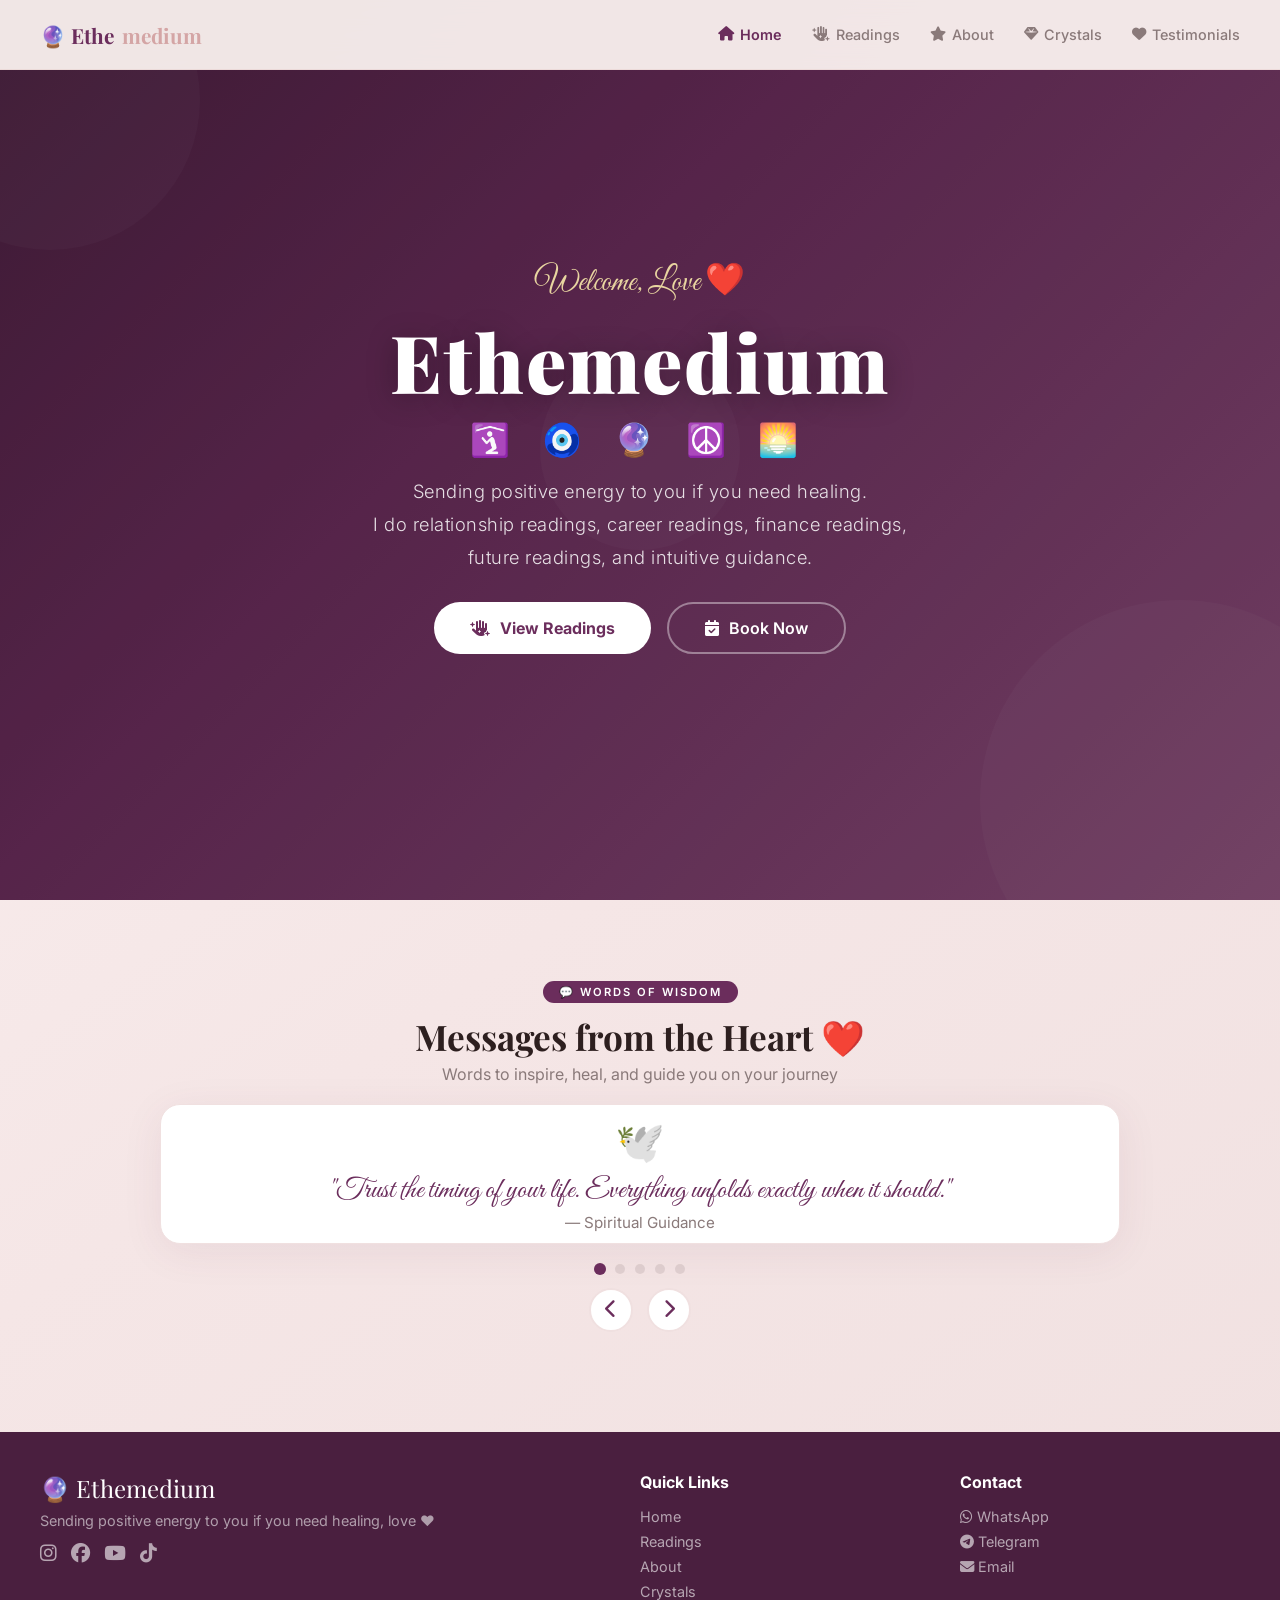
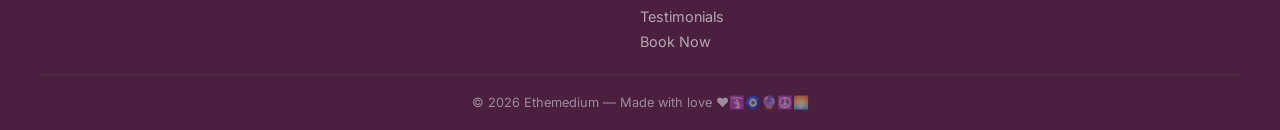
==== commit 8e1f4af1: "Update index.html" ====
--- a/index.html
+++ b/index.html
@@ -20,8 +20,6 @@
         .nav-links { display: flex; list-style: none; gap: 30px; align-items: center; }
         .nav-links a { font-size: 0.9rem; font-weight: 500; color: #8A7A7A; transition: all 0.3s; display: flex; align-items: center; gap: 6px; text-decoration: none; }
         .nav-links a:hover, .nav-links a.active { color: #6B2D5C; font-weight: 600; }
-        .btn-primary { background: #6B2D5C; color: white; padding: 10px 24px; border-radius: 50px; font-weight: 600; font-size: 0.85rem; transition: all 0.3s; display: inline-flex; align-items: center; gap: 8px; text-decoration: none; border: none; cursor: pointer; }
-        .btn-primary:hover { background: #8B4D7A; transform: translateY(-2px); box-shadow: 0 8px 32px rgba(107, 45, 92, 0.15); }
         .hamburger { display: none; flex-direction: column; gap: 5px; cursor: pointer; padding: 5px; }
         .hamburger span { width: 25px; height: 3px; background: #6B2D5C; border-radius: 3px; transition: all 0.3s; }
 
@@ -132,9 +130,7 @@
             <li><a href="crystal.html"><i class="fas fa-gem"></i> Crystals</a></li>
             <li><a href="testimonial.html"><i class="fas fa-heart"></i> Testimonials</a></li>
         </ul>
-        <div class="nav-cta">
-            <a href="booking.html" class="btn-primary"><i class="fas fa-calendar-check"></i> Book Now</a>
-        </div>
+        <!-- REMOVED "Book Now" BUTTON FROM TOP -->
         <div class="hamburger" onclick="toggleMenu()">
             <span></span><span></span><span></span>
         </div>
@@ -330,20 +326,13 @@
         
         isHeroAnimating = true;
         
-        // Remove all classes first
         slides.forEach(s => {
             s.classList.remove('active', 'exit-left', 'enter-right');
         });
         
-        if (direction === 'right') {
-            oldSlide.classList.add('exit-left');
-            newSlide.classList.add('enter-right');
-        } else {
-            oldSlide.classList.add('exit-left');
-            newSlide.classList.add('enter-right');
-        }
-        
-        // Force reflow
+        oldSlide.classList.add('exit-left');
+        newSlide.classList.add('enter-right');
+        
         void newSlide.offsetWidth;
         
         newSlide.classList.remove('enter-right');
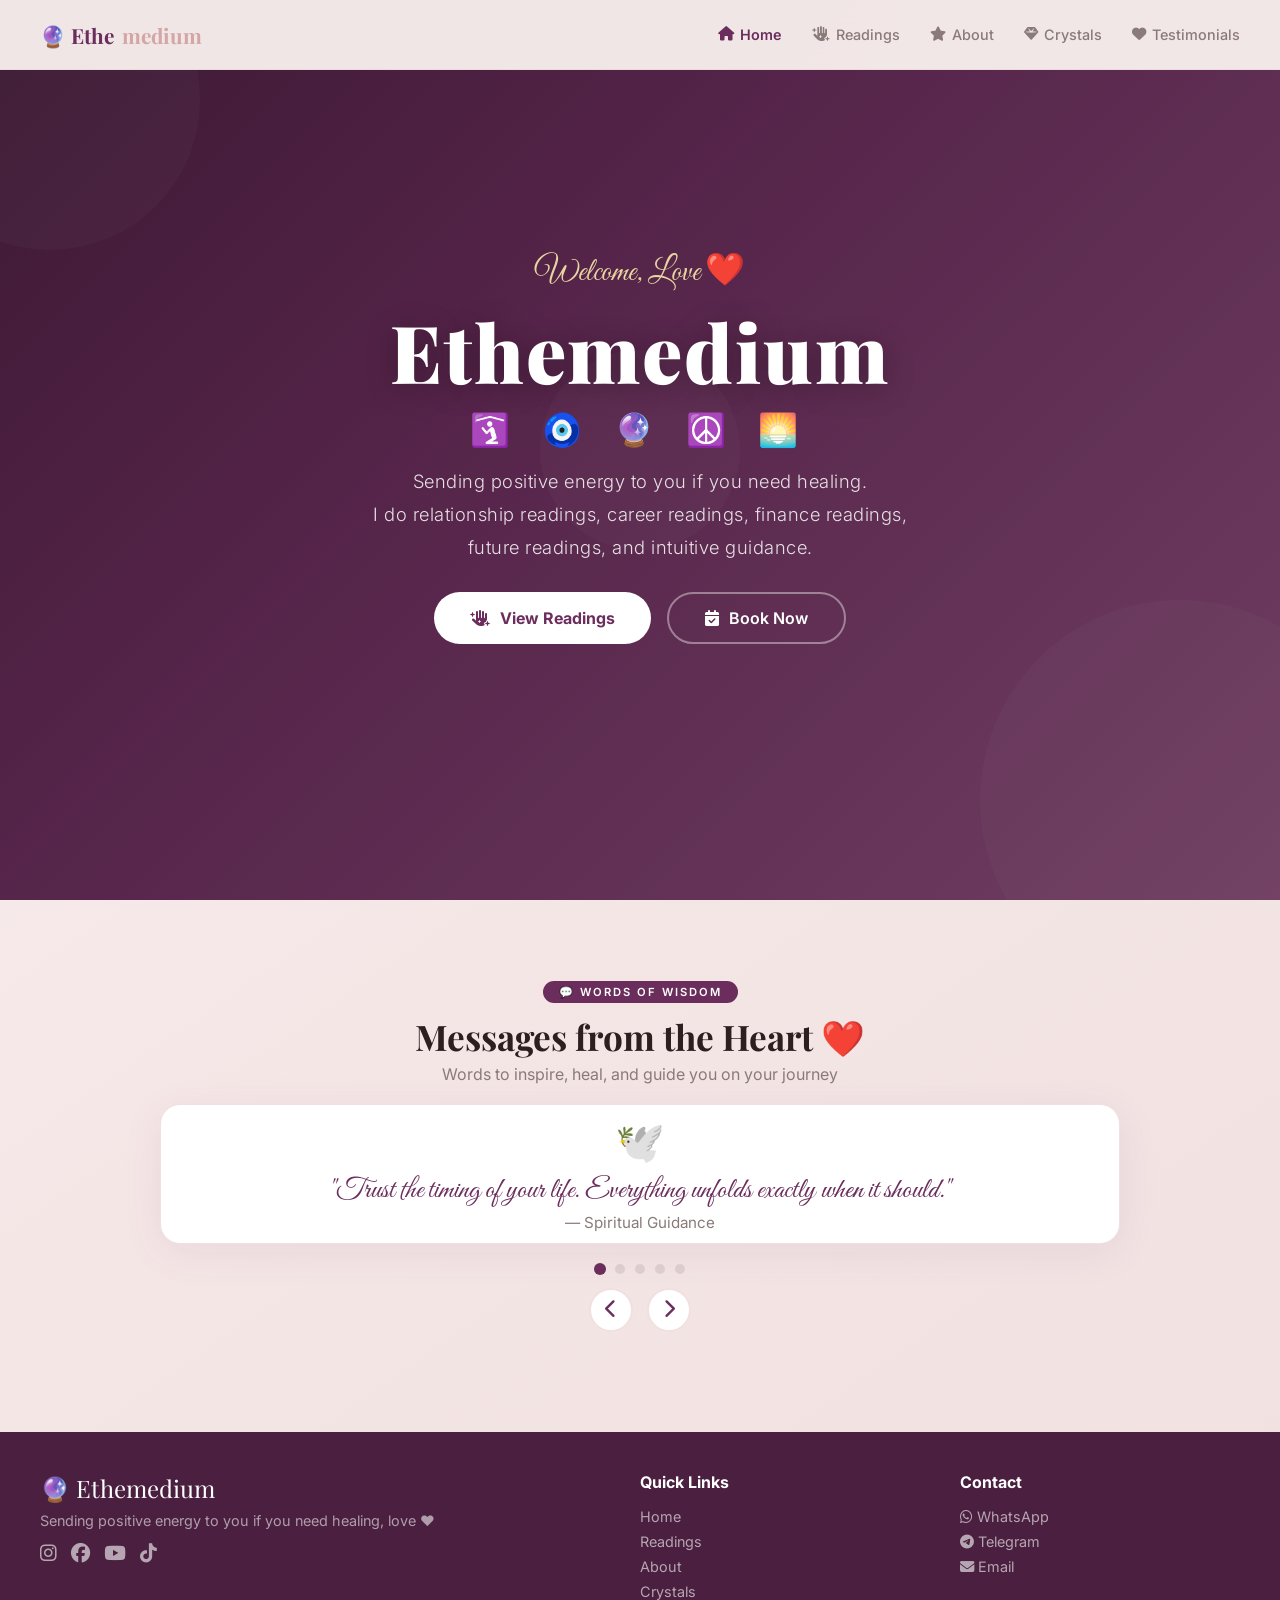
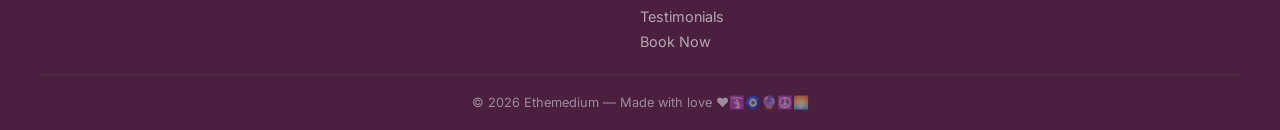
==== commit 7249130c: "Update index.html" ====
--- a/index.html
+++ b/index.html
@@ -36,7 +36,7 @@
 
         /* ===== HERO SLIDESHOW WITH SLIDE EFFECT ===== */
         .hero-text-container { position: relative; z-index: 2; text-align: center; max-width: 900px; padding: 20px; width: 100%; overflow: hidden; }
-        .hero-slides-wrapper { position: relative; width: 100%; min-height: 400px; }
+        .hero-slides-wrapper { position: relative; width: 100%; min-height: 420px; }
         
         .hero-slide { position: absolute; top: 0; left: 0; width: 100%; opacity: 0; transform: translateX(100%); transition: all 0.8s cubic-bezier(0.4, 0, 0.2, 1); pointer-events: none; padding: 10px; }
         .hero-slide.active { opacity: 1; transform: translateX(0); pointer-events: all; }
@@ -48,16 +48,22 @@
         .hero-slide .hero-line { font-size: 2rem; letter-spacing: 12px; margin-top: 6px; display: block; }
         .hero-slide .hero-desc { font-size: 1.15rem; color: rgba(255,255,255,0.85); margin: 16px 0 28px; line-height: 1.8; font-weight: 300; letter-spacing: 0.5px; max-width: 700px; margin-left: auto; margin-right: auto; }
 
+        /* ===== HERO BUTTONS ===== */
+        .hero-buttons { display: flex; gap: 16px; justify-content: center; flex-wrap: wrap; margin-top: 10px; }
+        
+        .btn-hero-primary { background: white; color: #6B2D5C; padding: 14px 36px; border-radius: 50px; font-weight: 700; font-size: 1rem; transition: all 0.3s; display: inline-flex; align-items: center; gap: 10px; text-decoration: none; border: none; cursor: pointer; }
+        .btn-hero-primary:hover { transform: translateY(-3px); box-shadow: 0 8px 30px rgba(255,255,255,0.2); }
+        
+        .btn-hero-secondary { background: transparent; color: white; padding: 14px 36px; border-radius: 50px; font-weight: 600; font-size: 1rem; border: 2px solid rgba(255,255,255,0.4); transition: all 0.3s; display: inline-flex; align-items: center; gap: 10px; text-decoration: none; cursor: pointer; }
+        .btn-hero-secondary:hover { background: rgba(255,255,255,0.1); border-color: white; transform: translateY(-3px); }
+        
+        .btn-hero-about { background: #E8D5A0; color: #4A1F3F; padding: 14px 36px; border-radius: 50px; font-weight: 700; font-size: 1rem; transition: all 0.3s; display: inline-flex; align-items: center; gap: 10px; text-decoration: none; border: none; cursor: pointer; }
+        .btn-hero-about:hover { transform: translateY(-3px); box-shadow: 0 8px 30px rgba(232, 213, 160, 0.3); }
+
         .hero-dots { position: absolute; bottom: -50px; left: 50%; transform: translateX(-50%); z-index: 5; display: flex; gap: 12px; }
         .hero-dot { width: 12px; height: 12px; border-radius: 50%; background: rgba(255,255,255,0.3); cursor: pointer; transition: all 0.3s ease; border: none; }
         .hero-dot.active { background: white; transform: scale(1.3); }
         .hero-dot:hover { background: rgba(255,255,255,0.7); }
-
-        .hero-buttons { display: flex; gap: 16px; justify-content: center; flex-wrap: wrap; margin-top: 10px; }
-        .btn-hero-primary { background: white; color: #6B2D5C; padding: 14px 36px; border-radius: 50px; font-weight: 700; font-size: 1rem; transition: all 0.3s; display: inline-flex; align-items: center; gap: 10px; text-decoration: none; border: none; cursor: pointer; }
-        .btn-hero-primary:hover { transform: translateY(-3px); box-shadow: 0 8px 30px rgba(255,255,255,0.2); }
-        .btn-hero-secondary { background: transparent; color: white; padding: 14px 36px; border-radius: 50px; font-weight: 600; font-size: 1rem; border: 2px solid rgba(255,255,255,0.4); transition: all 0.3s; display: inline-flex; align-items: center; gap: 10px; text-decoration: none; cursor: pointer; }
-        .btn-hero-secondary:hover { background: rgba(255,255,255,0.1); border-color: white; transform: translateY(-3px); }
 
         /* ===== BOTTOM SLIDESHOW ===== */
         .bottom-slideshow { padding: 80px 20px 60px; max-width: 1000px; margin: 0 auto; text-align: center; }
@@ -106,14 +112,16 @@
             .footer-container { grid-template-columns: 1fr; gap: 20px; }
             .bottom-slide .bs-text { font-size: 1.3rem; }
             .bottom-slide-container { min-height: 120px; }
+            .hero-slides-wrapper { min-height: 380px; }
         }
         @media (max-width: 480px) {
             .hero-slide .hero-main { font-size: 2.2rem; }
             .hero-slide .hero-sub { font-size: 1.2rem; }
             .hero-buttons { flex-direction: column; align-items: center; }
-            .btn-hero-primary, .btn-hero-secondary { width: 100%; justify-content: center; }
+            .btn-hero-primary, .btn-hero-secondary, .btn-hero-about { width: 100%; justify-content: center; }
             .bottom-slide .bs-text { font-size: 1.1rem; }
-            .bottom-slide-container { min-height: 140px; padding: 20px; }
+            .bottom-slide-container { min-height: 160px; padding: 20px; }
+            .hero-slides-wrapper { min-height: 400px; }
         }
     </style>
 </head>
@@ -130,7 +138,6 @@
             <li><a href="crystal.html"><i class="fas fa-gem"></i> Crystals</a></li>
             <li><a href="testimonial.html"><i class="fas fa-heart"></i> Testimonials</a></li>
         </ul>
-        <!-- REMOVED "Book Now" BUTTON FROM TOP -->
         <div class="hamburger" onclick="toggleMenu()">
             <span></span><span></span><span></span>
         </div>
@@ -187,7 +194,7 @@
                     Let me help you connect with your higher self.
                 </p>
                 <div class="hero-buttons">
-                    <a href="about.html" class="btn-hero-primary"><i class="fas fa-star"></i> About Me</a>
+                    <a href="about.html" class="btn-hero-about"><i class="fas fa-star"></i> About Me</a>
                     <a href="booking.html" class="btn-hero-secondary"><i class="fas fa-calendar-check"></i> Book Now</a>
                 </div>
             </div>
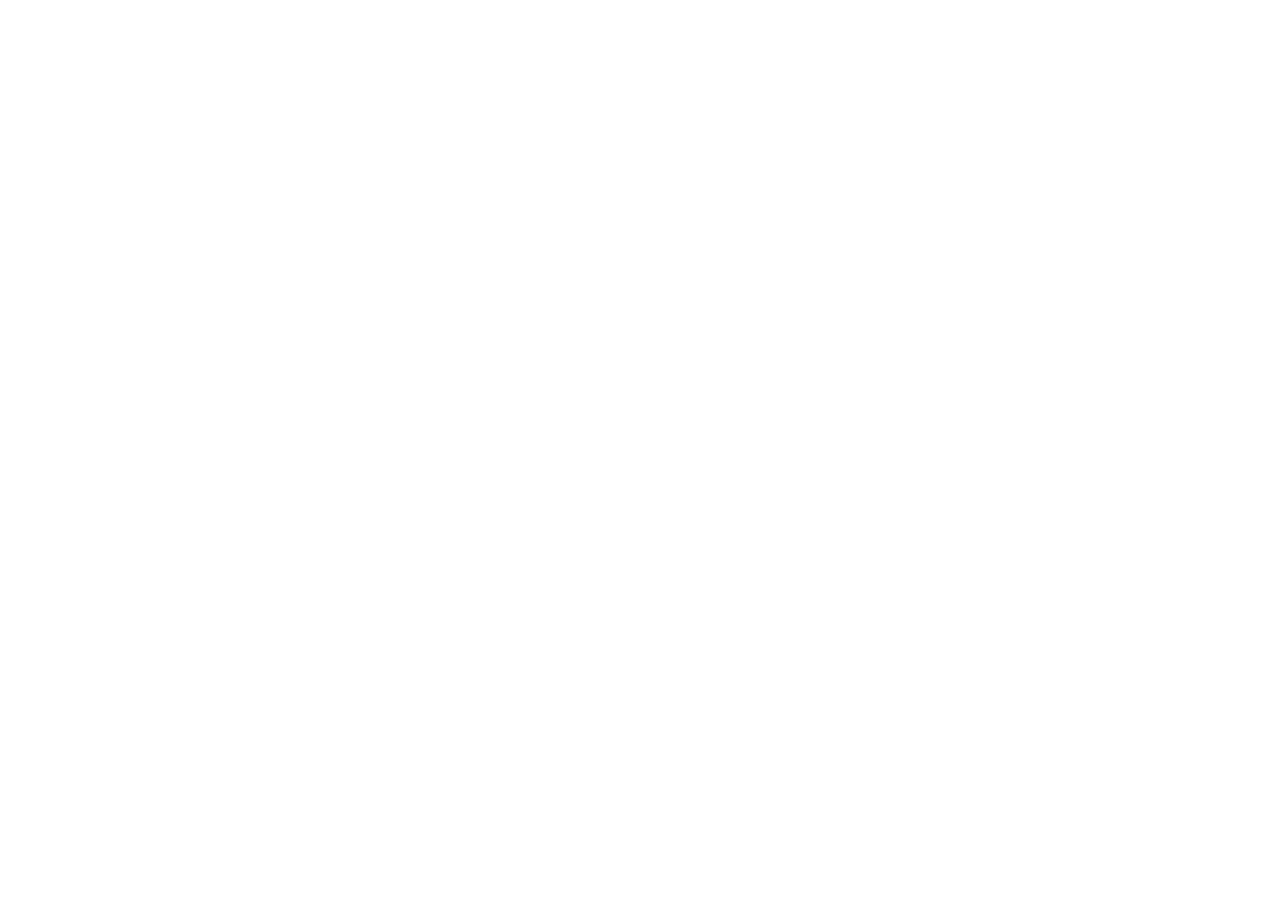
==== commit 66f17f92: "Update index.html" ====
--- a/index.html
+++ b/index.html
@@ -1,3 +1,4 @@
+<!--
 <!DOCTYPE html>
 <html lang="en">
 <head>
@@ -12,7 +13,6 @@
         * { margin: 0; padding: 0; box-sizing: border-box; }
         body { background: linear-gradient(145deg, #FAF0F0 0%, #F5E6E6 50%, #F0E0E0 100%); font-family: 'Inter', sans-serif; min-height: 100vh; overflow-x: hidden; }
         
-        /* ===== NAVIGATION ===== */
         .navbar { position: fixed; top: 0; left: 0; width: 100%; background: rgba(255, 248, 245, 0.92); backdrop-filter: blur(20px); border-bottom: 1px solid rgba(212, 165, 165, 0.2); z-index: 1000; padding: 0 20px; height: 70px; display: flex; align-items: center; }
         .nav-container { max-width: 1200px; width: 100%; margin: 0 auto; display: flex; justify-content: space-between; align-items: center; }
         .nav-logo { display: flex; align-items: center; gap: 8px; font-family: 'Playfair Display', serif; font-weight: 700; font-size: 1.3rem; color: #6B2D5C; text-decoration: none; }
@@ -23,7 +23,6 @@
         .hamburger { display: none; flex-direction: column; gap: 5px; cursor: pointer; padding: 5px; }
         .hamburger span { width: 25px; height: 3px; background: #6B2D5C; border-radius: 3px; transition: all 0.3s; }
 
-        /* ===== HERO SECTION ===== */
         .hero { height: 100vh; min-height: 600px; display: flex; align-items: center; justify-content: center; position: relative; overflow: hidden; background: linear-gradient(135deg, #4A1F3F 0%, #6B2D5C 40%, #8B4D7A 100%); }
         .hero-overlay { position: absolute; top: 0; left: 0; width: 100%; height: 100%; background: rgba(0,0,0,0.2); z-index: 1; }
         
@@ -34,7 +33,6 @@
         .hero-bg-shapes span:nth-child(3) { width: 200px; height: 200px; top: 50%; left: 50%; transform: translate(-50%, -50%); animation-delay: 10s; }
         @keyframes float { 0%, 100% { transform: translate(0, 0) scale(1); } 25% { transform: translate(30px, -30px) scale(1.1); } 50% { transform: translate(-20px, 20px) scale(0.9); } 75% { transform: translate(40px, 10px) scale(1.05); } }
 
-        /* ===== HERO SLIDESHOW WITH SLIDE EFFECT ===== */
         .hero-text-container { position: relative; z-index: 2; text-align: center; max-width: 900px; padding: 20px; width: 100%; overflow: hidden; }
         .hero-slides-wrapper { position: relative; width: 100%; min-height: 420px; }
         
@@ -48,15 +46,11 @@
         .hero-slide .hero-line { font-size: 2rem; letter-spacing: 12px; margin-top: 6px; display: block; }
         .hero-slide .hero-desc { font-size: 1.15rem; color: rgba(255,255,255,0.85); margin: 16px 0 28px; line-height: 1.8; font-weight: 300; letter-spacing: 0.5px; max-width: 700px; margin-left: auto; margin-right: auto; }
 
-        /* ===== HERO BUTTONS ===== */
         .hero-buttons { display: flex; gap: 16px; justify-content: center; flex-wrap: wrap; margin-top: 10px; }
-        
         .btn-hero-primary { background: white; color: #6B2D5C; padding: 14px 36px; border-radius: 50px; font-weight: 700; font-size: 1rem; transition: all 0.3s; display: inline-flex; align-items: center; gap: 10px; text-decoration: none; border: none; cursor: pointer; }
         .btn-hero-primary:hover { transform: translateY(-3px); box-shadow: 0 8px 30px rgba(255,255,255,0.2); }
-        
         .btn-hero-secondary { background: transparent; color: white; padding: 14px 36px; border-radius: 50px; font-weight: 600; font-size: 1rem; border: 2px solid rgba(255,255,255,0.4); transition: all 0.3s; display: inline-flex; align-items: center; gap: 10px; text-decoration: none; cursor: pointer; }
         .btn-hero-secondary:hover { background: rgba(255,255,255,0.1); border-color: white; transform: translateY(-3px); }
-        
         .btn-hero-about { background: #E8D5A0; color: #4A1F3F; padding: 14px 36px; border-radius: 50px; font-weight: 700; font-size: 1rem; transition: all 0.3s; display: inline-flex; align-items: center; gap: 10px; text-decoration: none; border: none; cursor: pointer; }
         .btn-hero-about:hover { transform: translateY(-3px); box-shadow: 0 8px 30px rgba(232, 213, 160, 0.3); }
 
@@ -65,7 +59,6 @@
         .hero-dot.active { background: white; transform: scale(1.3); }
         .hero-dot:hover { background: rgba(255,255,255,0.7); }
 
-        /* ===== BOTTOM SLIDESHOW ===== */
         .bottom-slideshow { padding: 80px 20px 60px; max-width: 1000px; margin: 0 auto; text-align: center; }
         .bottom-slideshow .section-label { display: inline-block; background: #6B2D5C; color: white; padding: 4px 16px; border-radius: 50px; font-size: 0.7rem; font-weight: 600; letter-spacing: 2px; text-transform: uppercase; margin-bottom: 10px; }
         .bottom-slideshow h2 { font-family: 'Playfair Display', serif; font-size: 2.2rem; color: #2D1F1F; margin-bottom: 4px; }
@@ -89,8 +82,26 @@
         .bottom-arrow { background: white; border: 2px solid #F0E0E0; border-radius: 50%; width: 44px; height: 44px; cursor: pointer; font-size: 1.2rem; color: #6B2D5C; transition: all 0.3s; display: flex; align-items: center; justify-content: center; }
         .bottom-arrow:hover { background: #6B2D5C; color: white; border-color: #6B2D5C; }
 
+        /* ===== QR CODE SECTION ===== */
+        .qr-section { max-width: 1000px; margin: 0 auto; padding: 40px 20px 50px; display: flex; justify-content: center; align-items: center; gap: 50px; flex-wrap: wrap; border-top: 2px dashed #E0D0D0; border-bottom: 2px dashed #E0D0D0; }
+        .qr-box { text-align: center; }
+        .qr-box h4 { font-family: 'Playfair Display', serif; font-size: 1.2rem; color: #6B2D5C; margin-bottom: 8px; }
+        .qr-box .qr-sub { font-size: 0.75rem; color: #8A7A7A; margin-top: 4px; }
+        .qr-image { width: 130px; height: 130px; border-radius: 16px; border: 3px solid #D4A5A5; padding: 6px; background: white; transition: all 0.3s ease; }
+        .qr-image:hover { transform: scale(1.05); box-shadow: 0 8px 30px rgba(107, 45, 92, 0.15); }
+        .qr-features { text-align: left; color: #2D1F1F; }
+        .qr-features h4 { font-family: 'Playfair Display', serif; font-size: 1.2rem; color: #6B2D5C; margin-bottom: 8px; }
+        .qr-features p { font-size: 0.9rem; line-height: 2; color: #4A3A3A; }
+        .qr-features i { color: #25D366; width: 22px; }
+
+        @media (max-width: 768px) {
+            .qr-section { flex-direction: column; text-align: center; gap: 24px; padding: 30px 16px 40px; }
+            .qr-features { text-align: center; }
+            .qr-features p { line-height: 1.8; }
+        }
+
         /* ===== FOOTER ===== */
-        .footer { background: #4A1F3F; color: rgba(255,255,255,0.8); padding: 40px 20px 20px; margin-top: 40px; }
+        .footer { background: #4A1F3F; color: rgba(255,255,255,0.8); padding: 40px 20px 20px; margin-top: 0; }
         .footer-container { max-width: 1200px; margin: 0 auto; display: grid; grid-template-columns: 2fr 1fr 1fr; gap: 40px; }
         .footer-logo { font-family: 'Playfair Display', serif; font-size: 1.5rem; color: white; display: block; margin-bottom: 8px; }
         .footer-brand p { font-size: 0.9rem; opacity: 0.7; }
@@ -122,12 +133,12 @@
             .bottom-slide .bs-text { font-size: 1.1rem; }
             .bottom-slide-container { min-height: 160px; padding: 20px; }
             .hero-slides-wrapper { min-height: 400px; }
+            .qr-image { width: 110px; height: 110px; }
         }
     </style>
 </head>
 <body>
 
-<!-- ===== NAVIGATION ===== -->
 <nav class="navbar">
     <div class="nav-container">
         <a href="index.html" class="nav-logo">🔮 Ethe<span>medium</span></a>
@@ -144,7 +155,6 @@
     </div>
 </nav>
 
-<!-- ===== HERO SECTION ===== -->
 <section class="hero">
     <div class="hero-overlay"></div>
     <div class="hero-bg-shapes">
@@ -153,7 +163,6 @@
     
     <div class="hero-text-container">
         <div class="hero-slides-wrapper">
-            <!-- Slide 1 -->
             <div class="hero-slide active" data-index="0">
                 <span class="hero-sub">Welcome, Love ❤️</span>
                 <span class="hero-main">Ethemedium</span>
@@ -169,7 +178,6 @@
                 </div>
             </div>
             
-            <!-- Slide 2 -->
             <div class="hero-slide" data-index="1">
                 <span class="hero-sub">✨ Find Your Path</span>
                 <span class="hero-main">Divine Guidance</span>
@@ -184,7 +192,6 @@
                 </div>
             </div>
             
-            <!-- Slide 3 -->
             <div class="hero-slide" data-index="2">
                 <span class="hero-sub">💫 Trust the Process</span>
                 <span class="hero-main">Spiritual Awakening</span>
@@ -200,7 +207,6 @@
             </div>
         </div>
         
-        <!-- Hero Dots -->
         <div class="hero-dots">
             <button class="hero-dot active" onclick="changeHeroSlide(0)"></button>
             <button class="hero-dot" onclick="changeHeroSlide(1)"></button>
@@ -209,42 +215,32 @@
     </div>
 </section>
 
-<!-- ===== BOTTOM SLIDESHOW ===== -->
 <section class="bottom-slideshow">
     <span class="section-label">💬 Words of Wisdom</span>
     <h2>Messages from the Heart ❤️</h2>
     <p class="sub">Words to inspire, heal, and guide you on your journey</p>
 
     <div class="bottom-slide-container">
-        <!-- Bottom Slide 1 -->
         <div class="bottom-slide active" data-index="0">
             <span class="bs-icon">🕊️</span>
             <div class="bs-text">"Trust the timing of your life. Everything unfolds exactly when it should."</div>
             <div class="bs-sub">— Spiritual Guidance</div>
         </div>
-        
-        <!-- Bottom Slide 2 -->
         <div class="bottom-slide" data-index="1">
             <span class="bs-icon">🌟</span>
             <div class="bs-text">"Your energy speaks louder than your words. Protect your peace, love."</div>
             <div class="bs-sub">— Energy Healing</div>
         </div>
-        
-        <!-- Bottom Slide 3 -->
         <div class="bottom-slide" data-index="2">
             <span class="bs-icon">💖</span>
             <div class="bs-text">"The universe always has your back. Trust the signs, follow your heart."</div>
             <div class="bs-sub">— Divine Guidance</div>
         </div>
-        
-        <!-- Bottom Slide 4 -->
         <div class="bottom-slide" data-index="3">
             <span class="bs-icon">🌅</span>
             <div class="bs-text">"Healing is not linear. Be gentle with yourself, love. You are exactly where you need to be."</div>
             <div class="bs-sub">— Healing Journey</div>
         </div>
-        
-        <!-- Bottom Slide 5 -->
         <div class="bottom-slide" data-index="4">
             <span class="bs-icon">🔮</span>
             <div class="bs-text">"Sending positive energy to you if you need healing. You are never alone."</div>
@@ -252,7 +248,6 @@
         </div>
     </div>
 
-    <!-- Bottom Dots -->
     <div class="bottom-dots">
         <button class="bottom-dot active" onclick="changeBottomSlide(0)"></button>
         <button class="bottom-dot" onclick="changeBottomSlide(1)"></button>
@@ -261,14 +256,31 @@
         <button class="bottom-dot" onclick="changeBottomSlide(4)"></button>
     </div>
 
-    <!-- Bottom Arrows -->
     <div class="bottom-arrows">
         <button class="bottom-arrow" onclick="changeBottomSlide(-1)"><i class="fas fa-chevron-left"></i></button>
         <button class="bottom-arrow" onclick="changeBottomSlide(1)"><i class="fas fa-chevron-right"></i></button>
     </div>
 </section>
 
-<!-- ===== FOOTER ===== -->
+<section class="qr-section">
+    <div class="qr-box">
+        <h4>📱 Scan to Visit</h4>
+        <img src="https://api.qrserver.com/v1/create-qr-code/?size=200x200&data=https://hamzatabduullahi-star.github.io/ethemedium/" 
+             alt="Scan QR Code" 
+             class="qr-image" />
+        <p class="qr-sub">Scan with your phone camera</p>
+    </div>
+    <div class="qr-features">
+        <h4>✨ Quick Access</h4>
+        <p>
+            <i class="fas fa-check-circle"></i> Book a reading instantly<br>
+            <i class="fas fa-check-circle"></i> Shop crystals & beads<br>
+            <i class="fas fa-check-circle"></i> Get spiritual guidance<br>
+            <i class="fas fa-check-circle"></i> 100% confidential
+        </p>
+    </div>
+</section>
+
 <footer class="footer">
     <div class="footer-container">
         <div class="footer-brand">
@@ -292,8 +304,8 @@
         </div>
         <div class="footer-contact">
             <h4>Contact</h4>
-            <a href="https://wa.me/2348000000000"><i class="fab fa-whatsapp"></i> WhatsApp</a>
-            <a href="https://t.me/YourUsername"><i class="fab fa-telegram"></i> Telegram</a>
+            <a href="https://wa.me/13528287004"><i class="fab fa-whatsapp"></i> WhatsApp</a>
+            <a href="https://t.me/ethe_medium"><i class="fab fa-telegram"></i> Telegram</a>
             <a href="mailto:spiritualsoul@gmail.com"><i class="fas fa-envelope"></i> Email</a>
         </div>
     </div>
@@ -303,143 +315,74 @@
 </footer>
 
 <script>
-    // ===== HERO SLIDESHOW WITH SLIDE EFFECT =====
-    let heroIndex = 0;
-    let heroTimer;
-    let isHeroAnimating = false;
-
+    let heroIndex = 0, heroTimer, isHeroAnimating = false;
     function changeHeroSlide(index) {
         if (isHeroAnimating) return;
         const slides = document.querySelectorAll('.hero-slide');
         const dots = document.querySelectorAll('.hero-dot');
-        
         if (typeof index === 'number' && index >= 0 && index < slides.length) {
-            const direction = index > heroIndex ? 'right' : 'left';
-            animateHeroSlide(heroIndex, index, direction);
+            animateHeroSlide(heroIndex, index);
             heroIndex = index;
         }
-        
-        dots.forEach((d, i) => {
-            d.classList.toggle('active', i === heroIndex);
-        });
-        
+        dots.forEach((d, i) => d.classList.toggle('active', i === heroIndex));
         resetHeroTimer();
     }
-
-    function animateHeroSlide(oldIndex, newIndex, direction) {
+    function animateHeroSlide(oldIndex, newIndex) {
         const slides = document.querySelectorAll('.hero-slide');
         const oldSlide = slides[oldIndex];
         const newSlide = slides[newIndex];
-        
         isHeroAnimating = true;
-        
-        slides.forEach(s => {
-            s.classList.remove('active', 'exit-left', 'enter-right');
-        });
-        
+        slides.forEach(s => s.classList.remove('active', 'exit-left', 'enter-right'));
         oldSlide.classList.add('exit-left');
         newSlide.classList.add('enter-right');
-        
         void newSlide.offsetWidth;
-        
         newSlide.classList.remove('enter-right');
         newSlide.classList.add('active');
-        
-        setTimeout(() => {
-            oldSlide.classList.remove('exit-left');
-            isHeroAnimating = false;
-        }, 800);
-    }
-
-    function nextHeroSlide() {
-        const slides = document.querySelectorAll('.hero-slide');
-        const next = (heroIndex + 1) % slides.length;
-        changeHeroSlide(next);
-    }
-
-    function resetHeroTimer() {
-        clearInterval(heroTimer);
-        heroTimer = setInterval(nextHeroSlide, 6000);
-    }
-
-    // ===== BOTTOM SLIDESHOW WITH SLIDE EFFECT =====
-    let bottomIndex = 0;
-    let bottomTimer;
-    let isBottomAnimating = false;
-
+        setTimeout(() => { oldSlide.classList.remove('exit-left'); isHeroAnimating = false; }, 800);
+    }
+    function nextHeroSlide() { const slides = document.querySelectorAll('.hero-slide'); changeHeroSlide((heroIndex + 1) % slides.length); }
+    function resetHeroTimer() { clearInterval(heroTimer); heroTimer = setInterval(nextHeroSlide, 6000); }
+
+    let bottomIndex = 0, bottomTimer, isBottomAnimating = false;
     function changeBottomSlide(index) {
         if (isBottomAnimating) return;
         const slides = document.querySelectorAll('.bottom-slide');
         const dots = document.querySelectorAll('.bottom-dot');
-        
         let targetIndex;
-        if (typeof index === 'number' && index >= 0 && index < slides.length) {
-            targetIndex = index;
-        } else if (index === -1) {
-            targetIndex = (bottomIndex - 1 + slides.length) % slides.length;
-        } else if (index === 1) {
-            targetIndex = (bottomIndex + 1) % slides.length;
-        } else {
-            return;
-        }
-        
-        const direction = targetIndex > bottomIndex ? 'right' : 'left';
-        animateBottomSlide(bottomIndex, targetIndex, direction);
+        if (typeof index === 'number' && index >= 0 && index < slides.length) targetIndex = index;
+        else if (index === -1) targetIndex = (bottomIndex - 1 + slides.length) % slides.length;
+        else if (index === 1) targetIndex = (bottomIndex + 1) % slides.length;
+        else return;
+        animateBottomSlide(bottomIndex, targetIndex);
         bottomIndex = targetIndex;
-        
-        dots.forEach((d, i) => {
-            d.classList.toggle('active', i === bottomIndex);
-        });
-        
+        dots.forEach((d, i) => d.classList.toggle('active', i === bottomIndex));
         resetBottomTimer();
     }
-
-    function animateBottomSlide(oldIndex, newIndex, direction) {
+    function animateBottomSlide(oldIndex, newIndex) {
         const slides = document.querySelectorAll('.bottom-slide');
         const oldSlide = slides[oldIndex];
         const newSlide = slides[newIndex];
-        
         isBottomAnimating = true;
-        
-        slides.forEach(s => {
-            s.classList.remove('active', 'exit-left', 'enter-right');
-        });
-        
+        slides.forEach(s => s.classList.remove('active', 'exit-left', 'enter-right'));
         oldSlide.classList.add('exit-left');
         newSlide.classList.add('enter-right');
-        
         void newSlide.offsetWidth;
-        
         newSlide.classList.remove('enter-right');
         newSlide.classList.add('active');
-        
-        setTimeout(() => {
-            oldSlide.classList.remove('exit-left');
-            isBottomAnimating = false;
-        }, 700);
-    }
-
-    function nextBottomSlide() {
-        const slides = document.querySelectorAll('.bottom-slide');
-        const next = (bottomIndex + 1) % slides.length;
-        changeBottomSlide(next);
-    }
-
-    function resetBottomTimer() {
-        clearInterval(bottomTimer);
-        bottomTimer = setInterval(nextBottomSlide, 5000);
-    }
+        setTimeout(() => { oldSlide.classList.remove('exit-left'); isBottomAnimating = false; }, 700);
+    }
+    function nextBottomSlide() { const slides = document.querySelectorAll('.bottom-slide'); changeBottomSlide((bottomIndex + 1) % slides.length); }
+    function resetBottomTimer() { clearInterval(bottomTimer); bottomTimer = setInterval(nextBottomSlide, 5000); }
 
     function toggleMenu() {
         document.querySelector('.nav-links').classList.toggle('show');
         document.querySelector('.hamburger').classList.toggle('active');
     }
 
-    // ===== INIT =====
     resetHeroTimer();
     resetBottomTimer();
-    
     console.log('🔮 Ethemedium Homepage is ready, love! ❤️🛐🧿🔮☮️🌅');
 </script>
 </body>
 </html>
+-->
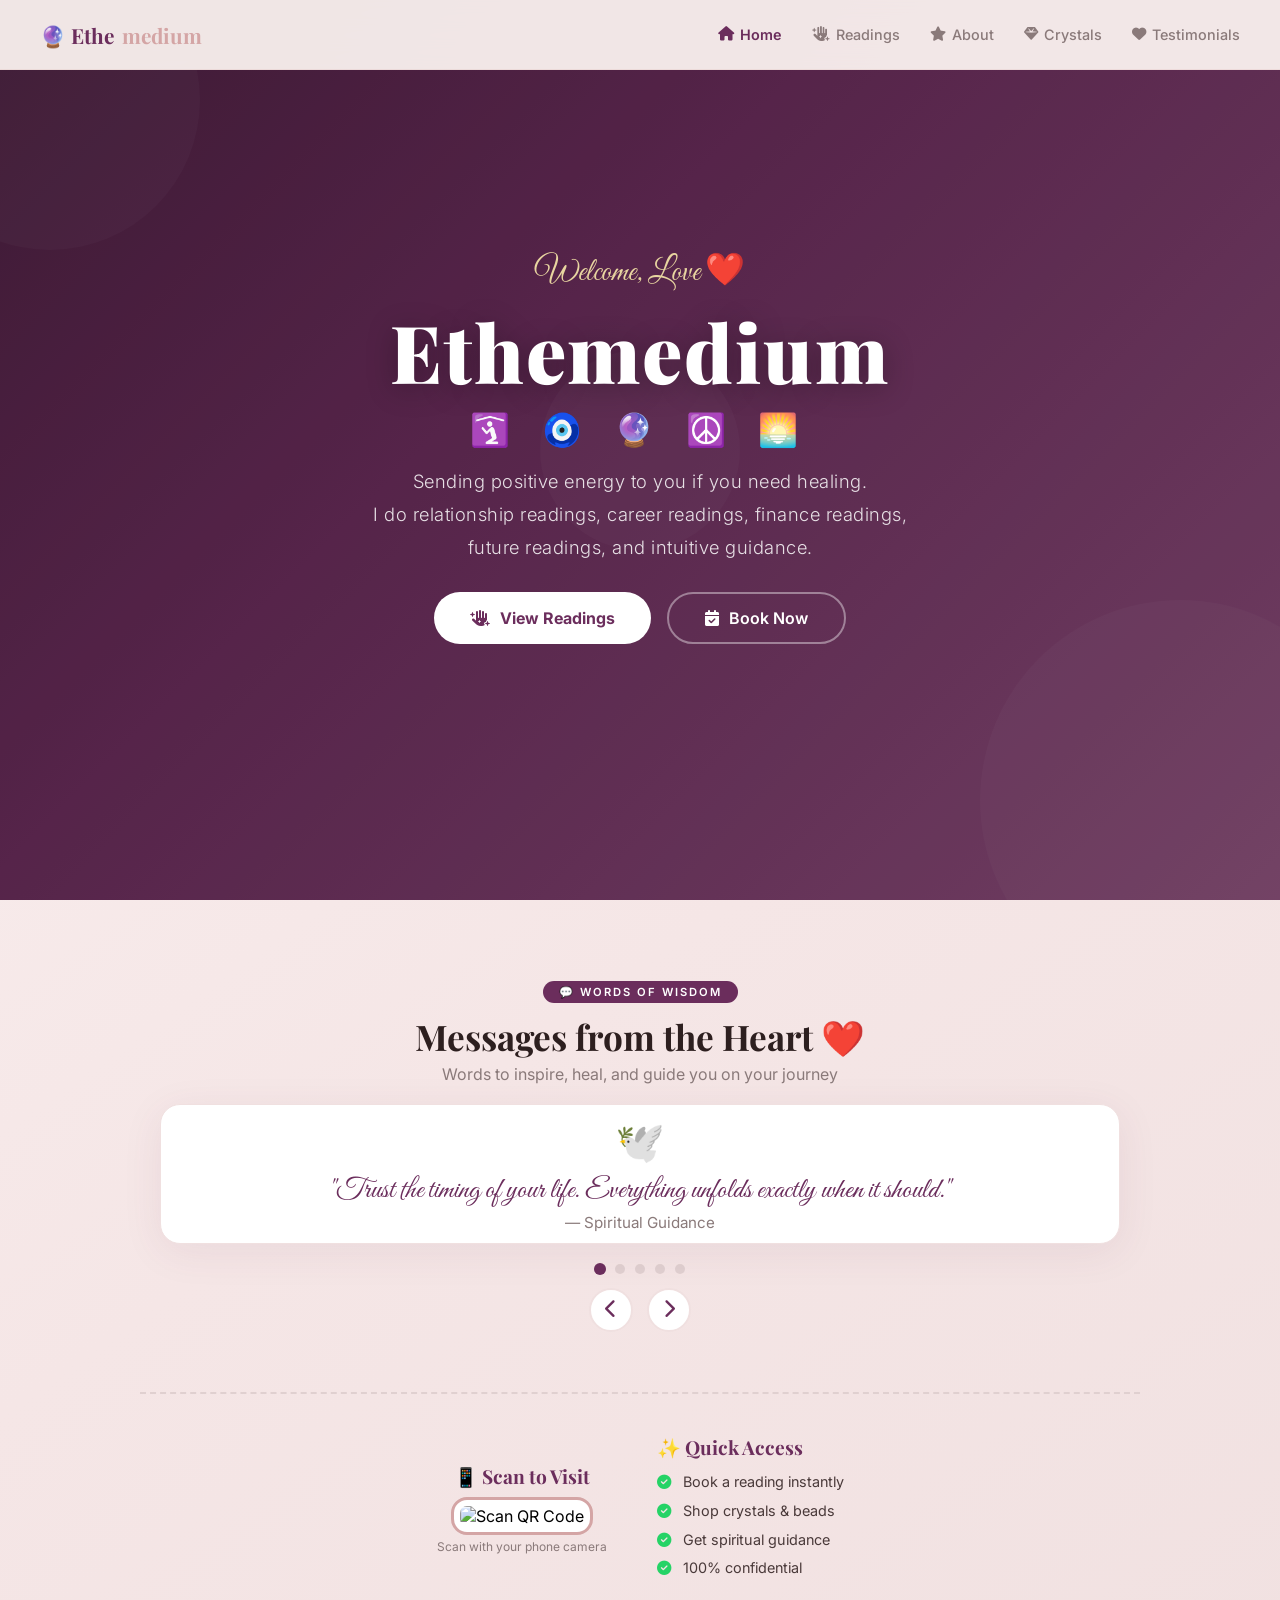
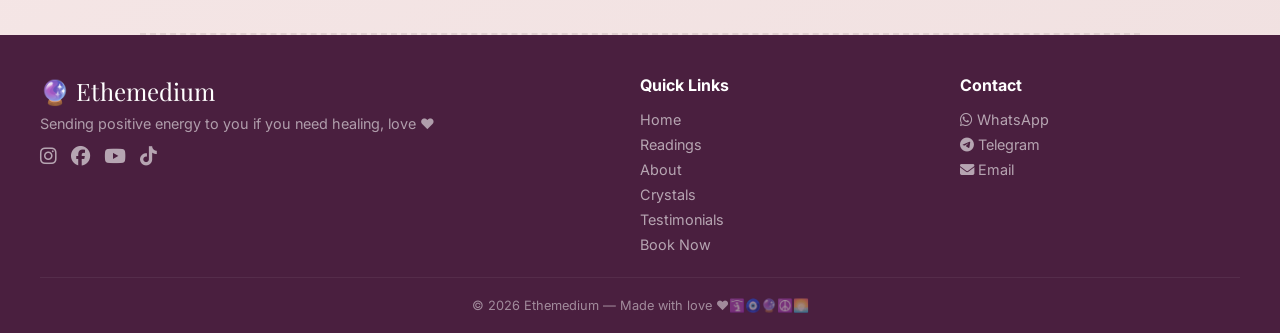
==== commit 0fc049fe: "Update index.html" ====
--- a/index.html
+++ b/index.html
@@ -1,4 +1,3 @@
-<!--
 <!DOCTYPE html>
 <html lang="en">
 <head>
@@ -385,4 +384,3 @@
 </script>
 </body>
 </html>
--->
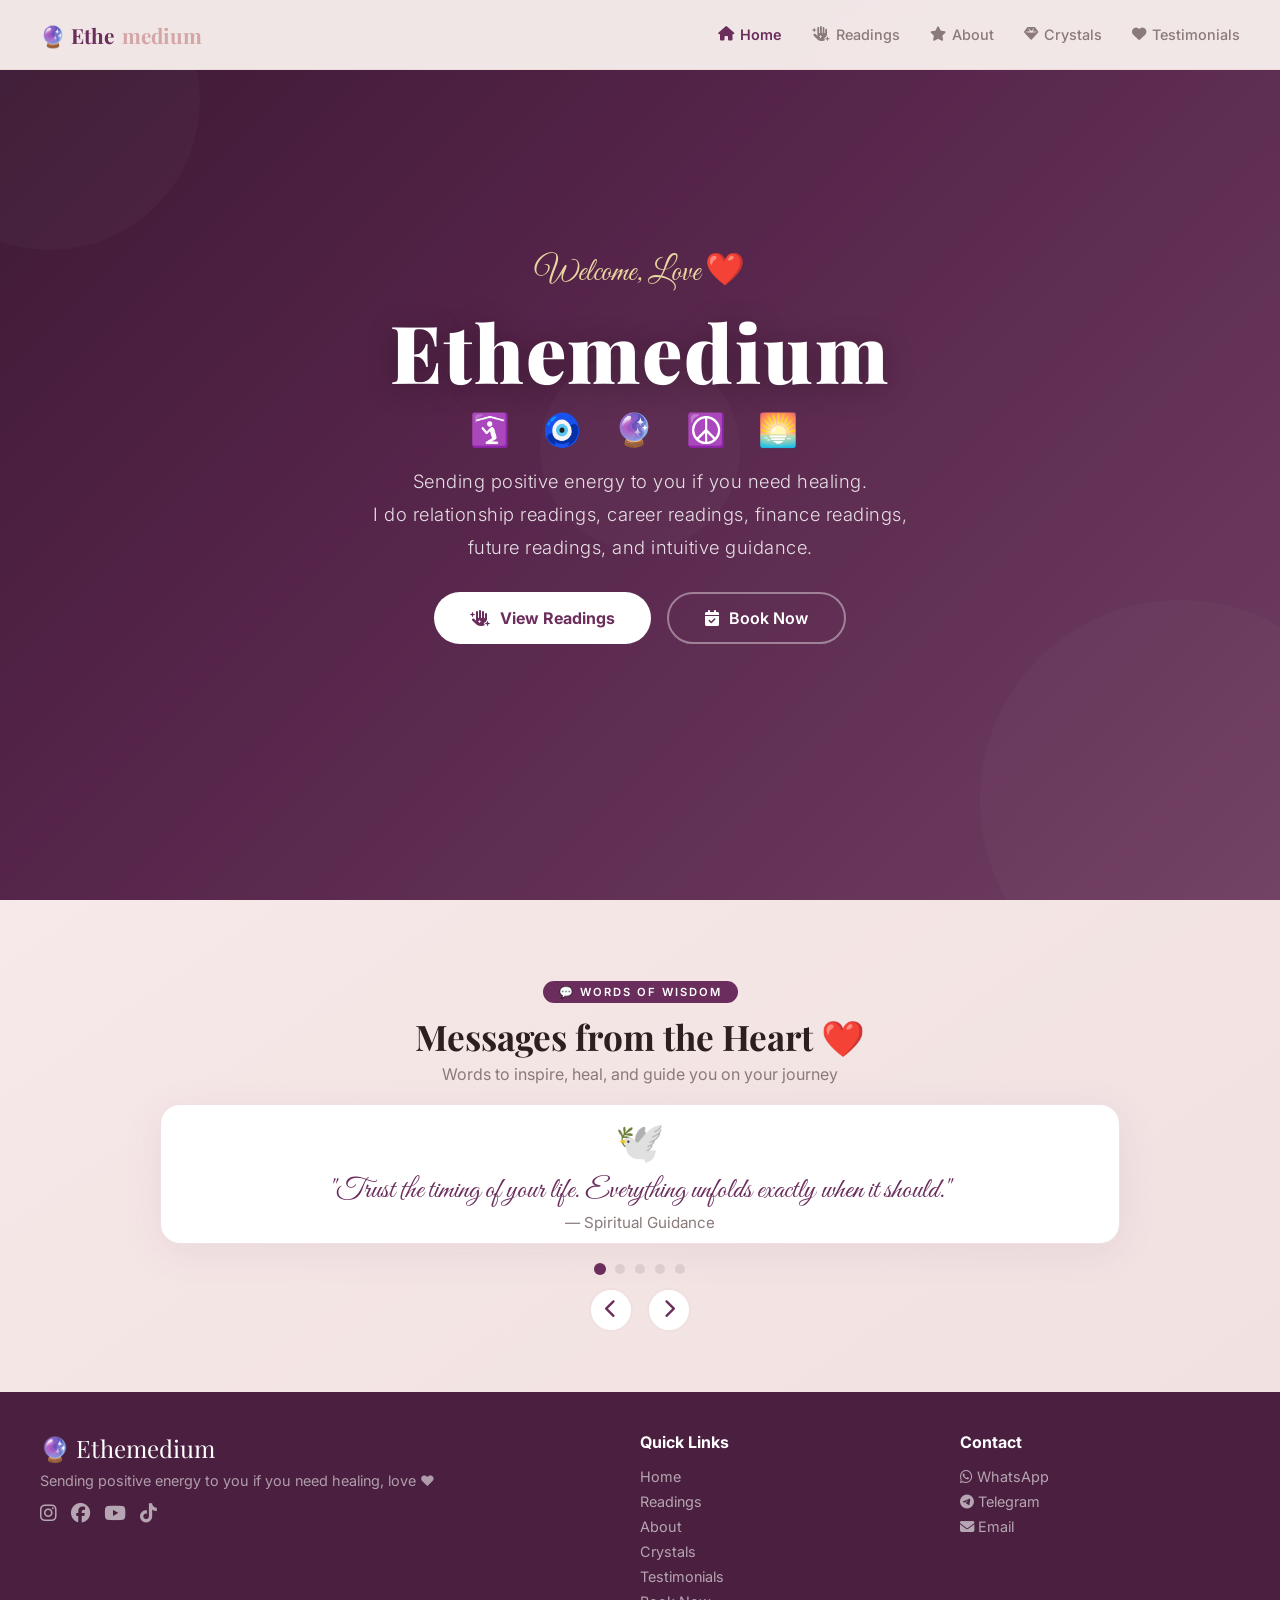
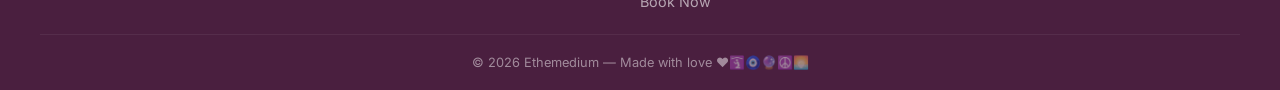
==== commit 1ca744fa: "Update index.html" ====
--- a/index.html
+++ b/index.html
@@ -81,24 +81,6 @@
         .bottom-arrow { background: white; border: 2px solid #F0E0E0; border-radius: 50%; width: 44px; height: 44px; cursor: pointer; font-size: 1.2rem; color: #6B2D5C; transition: all 0.3s; display: flex; align-items: center; justify-content: center; }
         .bottom-arrow:hover { background: #6B2D5C; color: white; border-color: #6B2D5C; }
 
-        /* ===== QR CODE SECTION ===== */
-        .qr-section { max-width: 1000px; margin: 0 auto; padding: 40px 20px 50px; display: flex; justify-content: center; align-items: center; gap: 50px; flex-wrap: wrap; border-top: 2px dashed #E0D0D0; border-bottom: 2px dashed #E0D0D0; }
-        .qr-box { text-align: center; }
-        .qr-box h4 { font-family: 'Playfair Display', serif; font-size: 1.2rem; color: #6B2D5C; margin-bottom: 8px; }
-        .qr-box .qr-sub { font-size: 0.75rem; color: #8A7A7A; margin-top: 4px; }
-        .qr-image { width: 130px; height: 130px; border-radius: 16px; border: 3px solid #D4A5A5; padding: 6px; background: white; transition: all 0.3s ease; }
-        .qr-image:hover { transform: scale(1.05); box-shadow: 0 8px 30px rgba(107, 45, 92, 0.15); }
-        .qr-features { text-align: left; color: #2D1F1F; }
-        .qr-features h4 { font-family: 'Playfair Display', serif; font-size: 1.2rem; color: #6B2D5C; margin-bottom: 8px; }
-        .qr-features p { font-size: 0.9rem; line-height: 2; color: #4A3A3A; }
-        .qr-features i { color: #25D366; width: 22px; }
-
-        @media (max-width: 768px) {
-            .qr-section { flex-direction: column; text-align: center; gap: 24px; padding: 30px 16px 40px; }
-            .qr-features { text-align: center; }
-            .qr-features p { line-height: 1.8; }
-        }
-
         /* ===== FOOTER ===== */
         .footer { background: #4A1F3F; color: rgba(255,255,255,0.8); padding: 40px 20px 20px; margin-top: 0; }
         .footer-container { max-width: 1200px; margin: 0 auto; display: grid; grid-template-columns: 2fr 1fr 1fr; gap: 40px; }
@@ -132,7 +114,6 @@
             .bottom-slide .bs-text { font-size: 1.1rem; }
             .bottom-slide-container { min-height: 160px; padding: 20px; }
             .hero-slides-wrapper { min-height: 400px; }
-            .qr-image { width: 110px; height: 110px; }
         }
     </style>
 </head>
@@ -261,25 +242,6 @@
     </div>
 </section>
 
-<section class="qr-section">
-    <div class="qr-box">
-        <h4>📱 Scan to Visit</h4>
-        <img src="https://api.qrserver.com/v1/create-qr-code/?size=200x200&data=https://hamzatabduullahi-star.github.io/ethemedium/" 
-             alt="Scan QR Code" 
-             class="qr-image" />
-        <p class="qr-sub">Scan with your phone camera</p>
-    </div>
-    <div class="qr-features">
-        <h4>✨ Quick Access</h4>
-        <p>
-            <i class="fas fa-check-circle"></i> Book a reading instantly<br>
-            <i class="fas fa-check-circle"></i> Shop crystals & beads<br>
-            <i class="fas fa-check-circle"></i> Get spiritual guidance<br>
-            <i class="fas fa-check-circle"></i> 100% confidential
-        </p>
-    </div>
-</section>
-
 <footer class="footer">
     <div class="footer-container">
         <div class="footer-brand">
